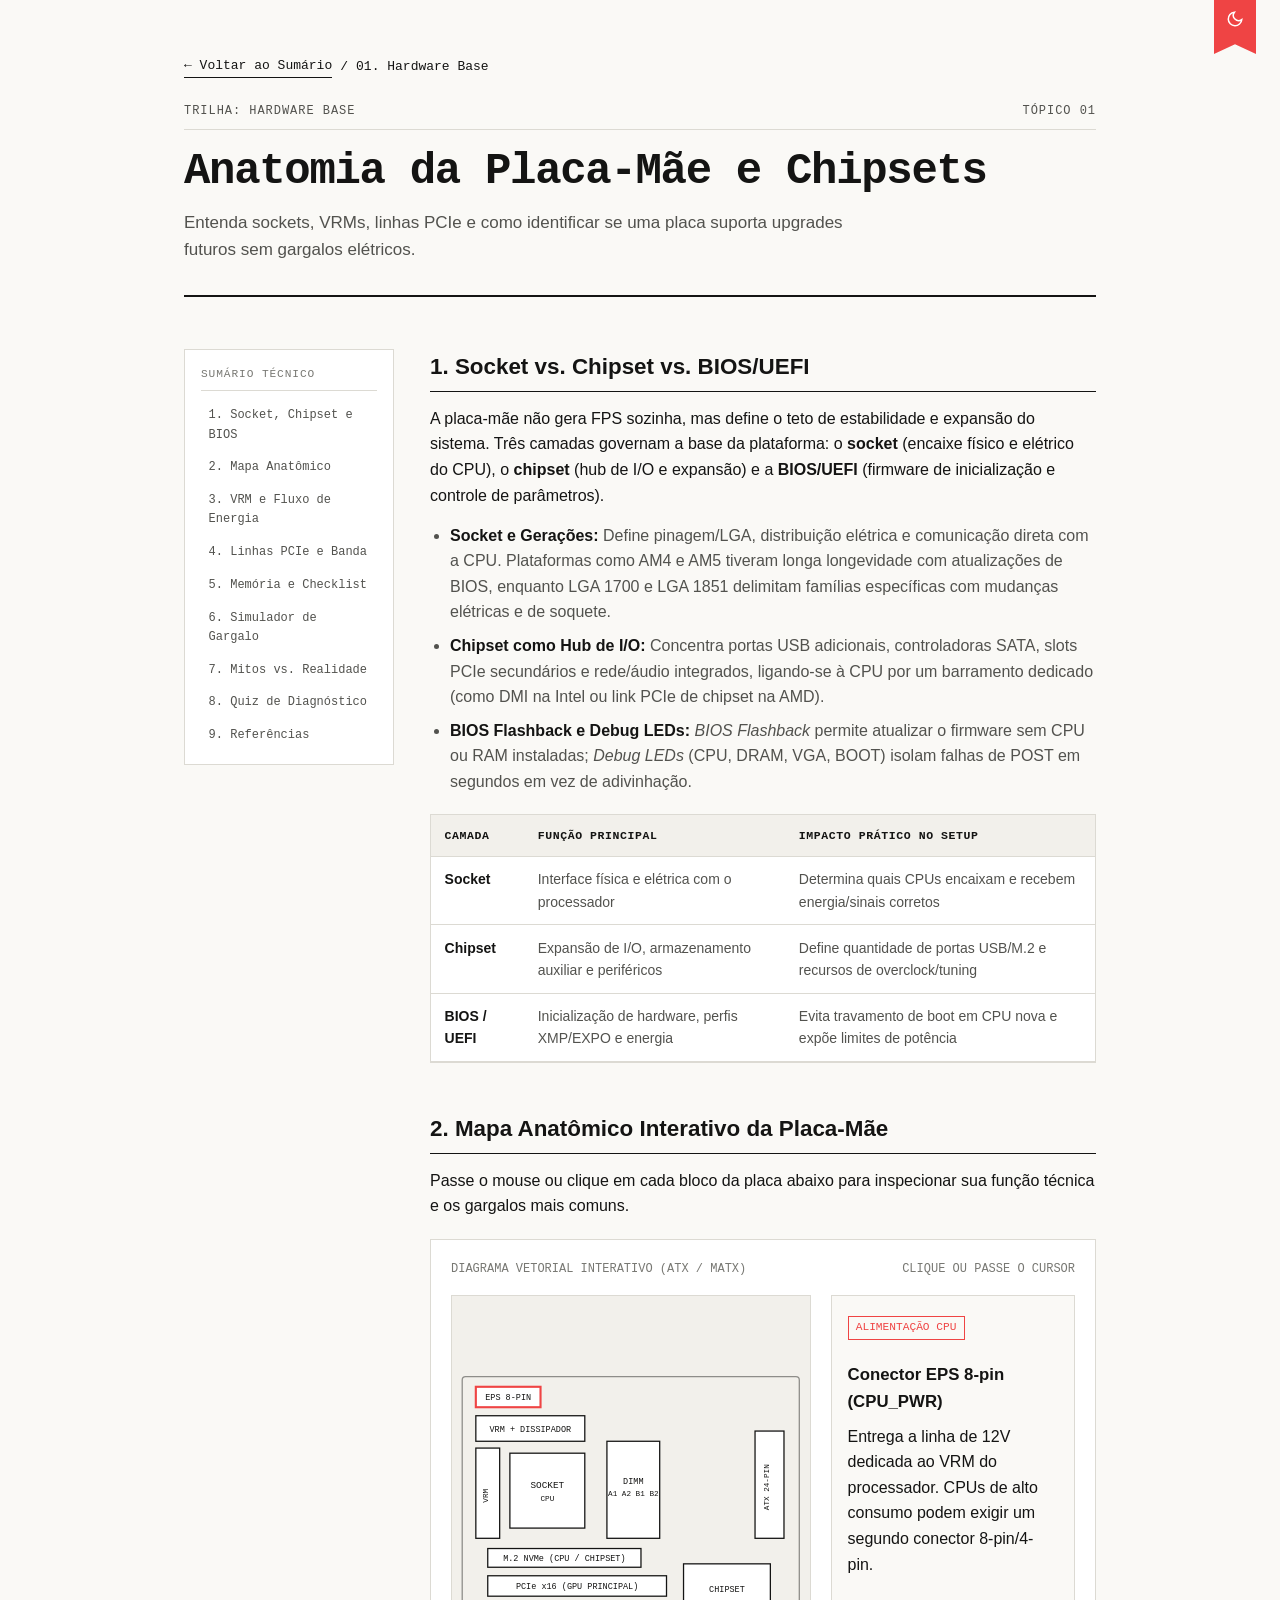
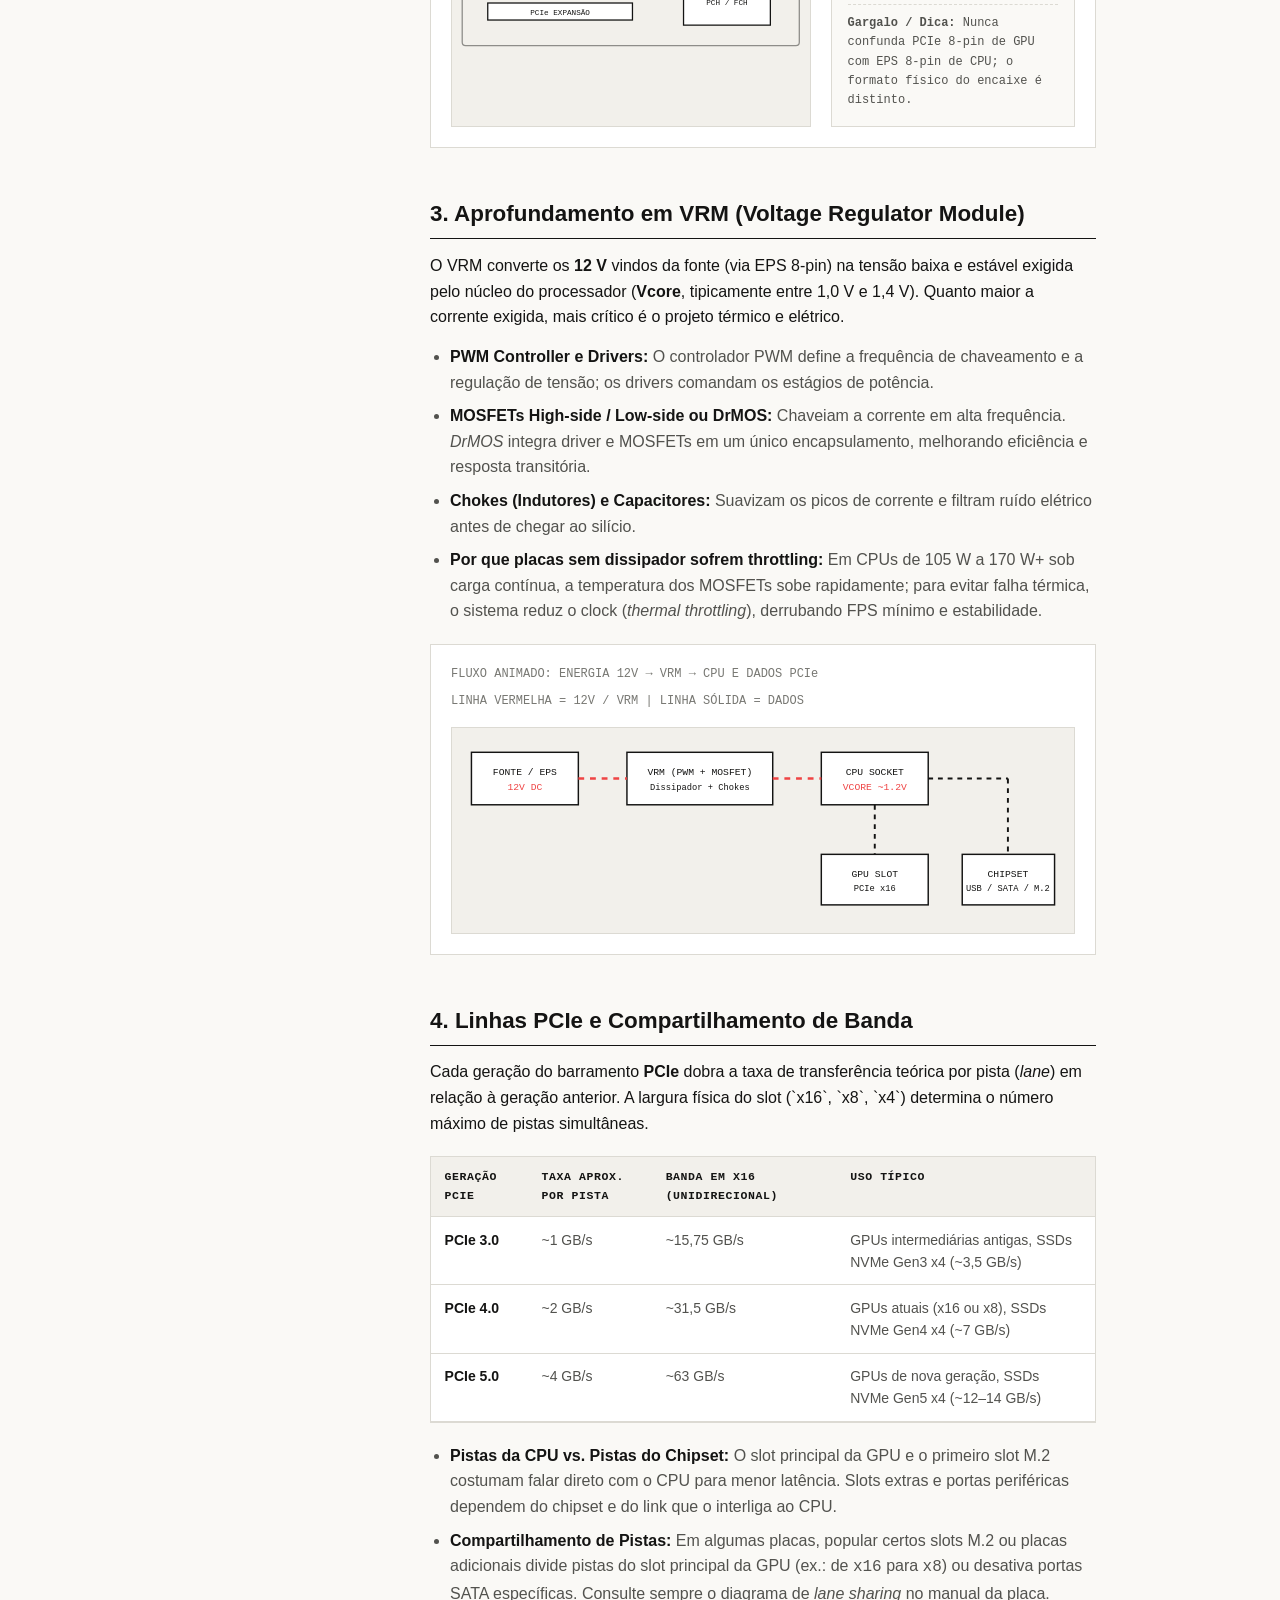
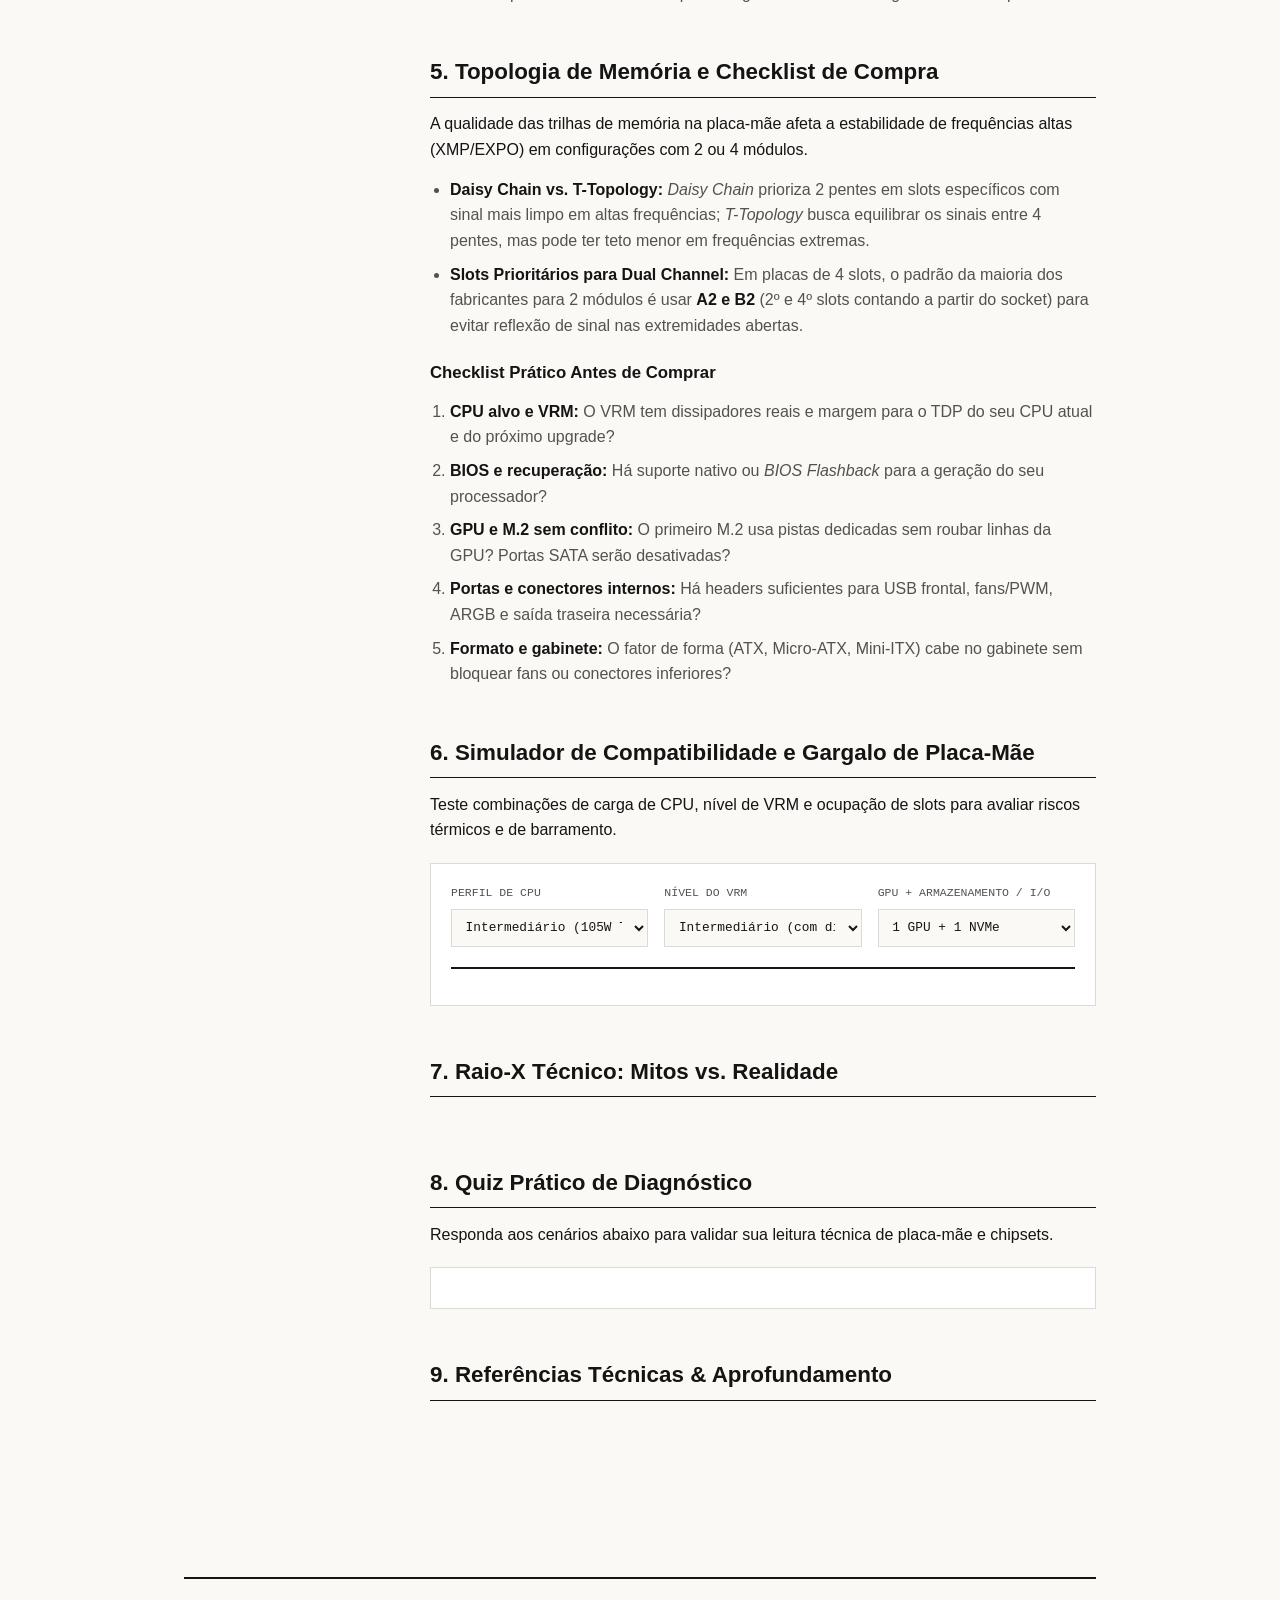
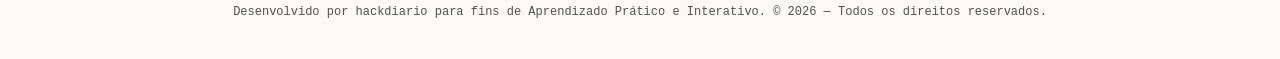
==== topics/placa-mae/index.html @ 237d966d "Update and rename index.html to index.html" ====
<!DOCTYPE html>
<html lang="pt-BR">
<head>
  <meta charset="UTF-8">
  <meta name="viewport" content="width=device-width, initial-scale=1.0">
  <title>01 — Anatomia da Placa-Mãe e Chipsets | guia-do-gamer-raiz</title>
  <link rel="stylesheet" href="../../assets/css/style.css">
  <script>
    (function() {
      const savedTheme = localStorage.getItem('ggr-theme') ||
        (window.matchMedia('(prefers-color-scheme: dark)').matches ? 'dark' : 'light');
      document.documentElement.setAttribute('data-theme', savedTheme);
    })();
  </script>
  <style>
    .topic-layout {
      display: grid;
      grid-template-columns: 210px 1fr;
      gap: 2.25rem;
      align-items: start;
      padding: 1.25rem 0 3rem;
    }

    .anchor-nav {
      position: sticky;
      top: 1.5rem;
      border: 1px solid var(--border-color);
      background-color: var(--bg-surface);
      padding: 1rem;
    }

    .anchor-nav-title {
      font-family: var(--font-mono);
      font-size: 0.7rem;
      text-transform: uppercase;
      letter-spacing: 0.08em;
      color: var(--text-muted);
      margin-bottom: 0.75rem;
      padding-bottom: 0.4rem;
      border-bottom: 1px solid var(--border-color);
    }

    .anchor-nav ul {
      list-style: none;
      display: flex;
      flex-direction: column;
      gap: 0.45rem;
    }

    .anchor-nav a {
      font-family: var(--font-mono);
      font-size: 0.75rem;
      color: var(--text-secondary);
      text-decoration: none;
      display: block;
      padding: 0.2rem 0.35rem;
      border-left: 2px solid transparent;
      transition: all var(--transition-fast);
    }

    .anchor-nav a:hover,
    .anchor-nav a.is-active {
      color: var(--accent-red);
      border-left-color: var(--accent-red);
      background-color: var(--bg-subtle);
    }

    .topic-main section {
      margin-bottom: 3rem;
      scroll-margin-top: 1.5rem;
    }

    .topic-main h2 {
      font-size: 1.4rem;
      font-weight: 700;
      margin-bottom: 0.85rem;
      padding-bottom: 0.4rem;
      border-bottom: 1px solid var(--border-strong);
    }

    .topic-main h3 {
      font-size: 1.05rem;
      font-weight: 700;
      margin: 1.35rem 0 0.5rem;
    }

    .topic-main p {
      margin-bottom: 0.9rem;
      color: var(--text-primary);
    }

    .tech-list {
      margin: 0.75rem 0 1.25rem 1.25rem;
      display: flex;
      flex-direction: column;
      gap: 0.5rem;
    }

    .tech-list li {
      color: var(--text-secondary);
    }

    .tech-list strong {
      color: var(--text-primary);
    }

    .spec-table-wrap {
      overflow-x: auto;
      margin: 1.25rem 0;
      border: 1px solid var(--border-color);
      background-color: var(--bg-surface);
    }

    .spec-table {
      width: 100%;
      border-collapse: collapse;
      font-size: 0.875rem;
    }

    .spec-table th,
    .spec-table td {
      padding: 0.7rem 0.85rem;
      text-align: left;
      border-bottom: 1px solid var(--border-color);
      vertical-align: top;
    }

    .spec-table th {
      font-family: var(--font-mono);
      font-size: 0.72rem;
      text-transform: uppercase;
      letter-spacing: 0.05em;
      background-color: var(--bg-subtle);
      color: var(--text-primary);
    }

    .spec-table td {
      color: var(--text-secondary);
    }

    .spec-table td strong {
      color: var(--text-primary);
    }

    /* Diagramas Interativos */
    .diagram-panel {
      border: 1px solid var(--border-color);
      background-color: var(--bg-surface);
      padding: 1.25rem;
      margin: 1.25rem 0;
    }

    .diagram-header {
      display: flex;
      justify-content: space-between;
      align-items: center;
      flex-wrap: wrap;
      gap: 0.5rem;
      margin-bottom: 1rem;
      font-family: var(--font-mono);
      font-size: 0.75rem;
      color: var(--text-muted);
    }

    .mobo-grid {
      display: grid;
      grid-template-columns: 1.25fr 0.85fr;
      gap: 1.25rem;
      align-items: stretch;
    }

    .mobo-svg {
      width: 100%;
      height: auto;
      display: block;
      border: 1px solid var(--border-color);
      background-color: var(--bg-subtle);
    }

    .mobo-zone {
      cursor: pointer;
      transition: fill var(--transition-fast), stroke var(--transition-fast), opacity var(--transition-fast);
    }

    .mobo-zone:hover,
    .mobo-zone.is-selected {
      stroke: var(--accent-red);
      stroke-width: 2.5;
    }

    .mobo-inspector {
      border: 1px solid var(--border-color);
      background-color: var(--bg-page);
      padding: 1rem;
      display: flex;
      flex-direction: column;
      justify-content: space-between;
      gap: 0.75rem;
    }

    .inspector-badge {
      display: inline-block;
      font-family: var(--font-mono);
      font-size: 0.7rem;
      text-transform: uppercase;
      color: var(--accent-red);
      border: 1px solid var(--accent-red);
      padding: 0.15rem 0.45rem;
      width: fit-content;
    }

    .inspector-title {
      font-size: 1.05rem;
      font-weight: 700;
    }

    .inspector-meta {
      font-family: var(--font-mono);
      font-size: 0.75rem;
      color: var(--text-secondary);
      border-top: 1px dashed var(--border-color);
      padding-top: 0.6rem;
    }

    /* Animação de Fluxo */
    .flow-svg {
      width: 100%;
      height: auto;
      display: block;
      border: 1px solid var(--border-color);
      background-color: var(--bg-subtle);
    }

    .flow-line-power {
      stroke: var(--accent-red);
      stroke-width: 2.5;
      stroke-dasharray: 6 6;
      fill: none;
      animation: dashFlow 1.2s linear infinite;
    }

    .flow-line-data {
      stroke: var(--text-primary);
      stroke-width: 2;
      stroke-dasharray: 5 5;
      fill: none;
      animation: dashFlow 1.8s linear infinite;
    }

    @keyframes dashFlow {
      to {
        stroke-dashoffset: -24;
      }
    }

    /* Simulador */
    .sim-box {
      border: 1px solid var(--border-color);
      background-color: var(--bg-surface);
      padding: 1.25rem;
      margin: 1.25rem 0;
    }

    .sim-controls {
      display: grid;
      grid-template-columns: repeat(3, 1fr);
      gap: 1rem;
      margin-bottom: 1.25rem;
    }

    .sim-field label {
      display: block;
      font-family: var(--font-mono);
      font-size: 0.72rem;
      text-transform: uppercase;
      color: var(--text-secondary);
      margin-bottom: 0.4rem;
    }

    .sim-field select {
      width: 100%;
      padding: 0.6rem;
      font-family: var(--font-mono);
      font-size: 0.8rem;
      color: var(--text-primary);
      background-color: var(--bg-page);
      border: 1px solid var(--border-color);
    }

    .sim-result {
      border-top: 2px solid var(--border-strong);
      padding-top: 1rem;
      display: grid;
      gap: 0.6rem;
    }

    .sim-metric {
      display: flex;
      justify-content: space-between;
      gap: 1rem;
      font-size: 0.875rem;
      padding-bottom: 0.45rem;
      border-bottom: 1px solid var(--border-color);
    }

    .sim-metric strong {
      font-family: var(--font-mono);
      font-size: 0.78rem;
    }

    .status-alert {
      color: var(--accent-red);
      font-weight: 700;
    }

    /* Cards Expansíveis (Raio-X Técnico) */
    .xray-list {
      display: flex;
      flex-direction: column;
      gap: 0.75rem;
      margin: 1.25rem 0;
    }

    .xray-card {
      border: 1px solid var(--border-color);
      background-color: var(--bg-surface);
    }

    .xray-trigger {
      width: 100%;
      text-align: left;
      background: none;
      border: none;
      color: var(--text-primary);
      padding: 0.9rem 1rem;
      font-family: var(--font-sans);
      font-size: 0.95rem;
      font-weight: 700;
      cursor: pointer;
      display: flex;
      justify-content: space-between;
      align-items: center;
      gap: 1rem;
    }

    .xray-trigger:hover {
      background-color: var(--bg-subtle);
    }

    .xray-indicator {
      font-family: var(--font-mono);
      color: var(--accent-red);
      font-size: 1rem;
      flex-shrink: 0;
    }

    .xray-body {
      display: none;
      padding: 0 1rem 1rem;
      border-top: 1px solid var(--border-color);
      font-size: 0.9rem;
      color: var(--text-secondary);
    }

    .xray-card.is-open .xray-body {
      display: block;
      padding-top: 0.85rem;
    }

    /* Quiz */
    .quiz-box {
      border: 1px solid var(--border-color);
      background-color: var(--bg-surface);
      padding: 1.25rem;
      margin: 1.25rem 0;
    }

    .quiz-question {
      margin-bottom: 1.5rem;
      padding-bottom: 1.25rem;
      border-bottom: 1px solid var(--border-color);
    }

    .quiz-q-title {
      font-weight: 700;
      margin-bottom: 0.65rem;
      font-size: 0.95rem;
    }

    .quiz-options {
      display: flex;
      flex-direction: column;
      gap: 0.45rem;
    }

    .quiz-option-btn {
      text-align: left;
      padding: 0.6rem 0.8rem;
      font-family: var(--font-mono);
      font-size: 0.78rem;
      color: var(--text-primary);
      background-color: var(--bg-page);
      border: 1px solid var(--border-color);
      cursor: pointer;
      transition: all var(--transition-fast);
    }

    .quiz-option-btn:hover:not(:disabled) {
      border-color: var(--accent-red);
    }

    .quiz-option-btn.is-correct {
      border-color: var(--border-strong);
      background-color: var(--bg-subtle);
      font-weight: 700;
    }

    .quiz-option-btn.is-wrong {
      border-color: var(--accent-red);
      color: var(--accent-red);
    }

    .quiz-feedback {
      margin-top: 0.6rem;
      font-size: 0.85rem;
      color: var(--text-secondary);
      padding: 0.6rem 0.75rem;
      background-color: var(--bg-subtle);
      border-left: 2px solid var(--accent-red);
    }

    .btn-primary-red {
      font-family: var(--font-mono);
      font-size: 0.78rem;
      font-weight: 600;
      padding: 0.65rem 1.1rem;
      background-color: var(--accent-red);
      color: var(--text-on-accent);
      border: none;
      cursor: pointer;
    }

    .btn-primary-red:hover {
      background-color: var(--accent-red-hover);
    }

    .quiz-score {
      margin-top: 1rem;
      font-family: var(--font-mono);
      font-size: 0.85rem;
      font-weight: 700;
    }

    /* Referências */
    .ref-grid {
      display: grid;
      grid-template-columns: repeat(auto-fit, minmax(260px, 1fr));
      gap: 1rem;
      margin-top: 1rem;
    }

    .ref-card {
      border: 1px solid var(--border-color);
      background-color: var(--bg-surface);
      padding: 1rem;
    }

    .ref-card h3 {
      font-family: var(--font-mono);
      font-size: 0.8rem;
      text-transform: uppercase;
      color: var(--accent-red);
      margin-bottom: 0.65rem;
    }

    .ref-card ul {
      list-style: none;
      display: flex;
      flex-direction: column;
      gap: 0.55rem;
      font-size: 0.85rem;
    }

    .ref-card a {
      color: var(--text-primary);
      font-weight: 600;
      text-decoration: none;
      border-bottom: 1px solid var(--border-color);
    }

    .ref-card a:hover {
      color: var(--accent-red);
      border-bottom-color: var(--accent-red);
    }

    .ref-card span {
      display: block;
      color: var(--text-secondary);
      font-size: 0.8rem;
      margin-top: 0.15rem;
    }

    @media (max-width: 820px) {
      .topic-layout {
        grid-template-columns: 1fr;
      }

      .anchor-nav {
        position: static;
      }

      .mobo-grid,
      .sim-controls {
        grid-template-columns: 1fr;
      }
    }
  </style>
</head>
<body>
  <button id="theme-toggle" class="bookmark-toggle" type="button" aria-label="Alternar tema claro/escuro" title="Alternar tema">
    <svg class="icon-sun" width="18" height="18" viewBox="0 0 24 24" fill="none" stroke="currentColor" stroke-width="2">
      <circle cx="12" cy="12" r="5"></circle>
      <line x1="12" y1="1" x2="12" y2="3"></line>
      <line x1="12" y1="21" x2="12" y2="23"></line>
      <line x1="4.22" y1="4.22" x2="5.64" y2="5.64"></line>
      <line x1="18.36" y1="18.36" x2="19.78" y2="19.78"></line>
      <line x1="1" y1="12" x2="3" y2="12"></line>
      <line x1="21" y1="12" x2="23" y2="12"></line>
      <line x1="4.22" y1="19.78" x2="5.64" y2="18.36"></line>
      <line x1="18.36" y1="5.64" x2="19.78" y2="4.22"></line>
    </svg>
    <svg class="icon-moon" width="18" height="18" viewBox="0 0 24 24" fill="none" stroke="currentColor" stroke-width="2">
      <path d="M21 12.79A9 9 0 1 1 11.21 3 7 7 0 0 0 21 12.79z"></path>
    </svg>
  </button>

  <div class="container">
    <nav class="breadcrumb" aria-label="Navegação estrutural">
      <a href="../../index.html">&larr; Voltar ao Sumário</a>
      <span>/</span>
      <span>01. Hardware Base</span>
    </nav>

    <header class="editorial-header">
      <div class="meta-bar">
        <span>TRILHA: HARDWARE BASE</span>
        <span>TÓPICO 01</span>
      </div>
      <h1 class="site-title">Anatomia da Placa-Mãe e Chipsets</h1>
      <p class="site-subtitle">
        Entenda sockets, VRMs, linhas PCIe e como identificar se uma placa suporta upgrades futuros sem gargalos elétricos.
      </p>
    </header>

    <div class="topic-layout">
      <aside class="anchor-nav" aria-label="Índice da seção">
        <div class="anchor-nav-title">Sumário Técnico</div>
        <ul id="anchor-list">
          <li><a href="#sec-fundamentos">1. Socket, Chipset e BIOS</a></li>
          <li><a href="#sec-mapa">2. Mapa Anatômico</a></li>
          <li><a href="#sec-vrm">3. VRM e Fluxo de Energia</a></li>
          <li><a href="#sec-pcie">4. Linhas PCIe e Banda</a></li>
          <li><a href="#sec-ram-checklist">5. Memória e Checklist</a></li>
          <li><a href="#sec-simulador">6. Simulador de Gargalo</a></li>
          <li><a href="#sec-raiox">7. Mitos vs. Realidade</a></li>
          <li><a href="#sec-quiz">8. Quiz de Diagnóstico</a></li>
          <li><a href="#sec-referencias">9. Referências</a></li>
        </ul>
      </aside>

      <main class="topic-main">
        <section id="sec-fundamentos">
          <h2>1. Socket vs. Chipset vs. BIOS/UEFI</h2>
          <p>
            A placa-mãe não gera FPS sozinha, mas define o teto de estabilidade e expansão do sistema. Três camadas governam a base da plataforma: o <strong>socket</strong> (encaixe físico e elétrico do CPU), o <strong>chipset</strong> (hub de I/O e expansão) e a <strong>BIOS/UEFI</strong> (firmware de inicialização e controle de parâmetros).
          </p>

          <ul class="tech-list">
            <li><strong>Socket e Gerações:</strong> Define pinagem/LGA, distribuição elétrica e comunicação direta com a CPU. Plataformas como AM4 e AM5 tiveram longa longevidade com atualizações de BIOS, enquanto LGA 1700 e LGA 1851 delimitam famílias específicas com mudanças elétricas e de soquete.</li>
            <li><strong>Chipset como Hub de I/O:</strong> Concentra portas USB adicionais, controladoras SATA, slots PCIe secundários e rede/áudio integrados, ligando-se à CPU por um barramento dedicado (como DMI na Intel ou link PCIe de chipset na AMD).</li>
            <li><strong>BIOS Flashback e Debug LEDs:</strong> <em>BIOS Flashback</em> permite atualizar o firmware sem CPU ou RAM instaladas; <em>Debug LEDs</em> (CPU, DRAM, VGA, BOOT) isolam falhas de POST em segundos em vez de adivinhação.</li>
          </ul>

          <div class="spec-table-wrap">
            <table class="spec-table">
              <thead>
                <tr>
                  <th>Camada</th>
                  <th>Função Principal</th>
                  <th>Impacto Prático no Setup</th>
                </tr>
              </thead>
              <tbody>
                <tr>
                  <td><strong>Socket</strong></td>
                  <td>Interface física e elétrica com o processador</td>
                  <td>Determina quais CPUs encaixam e recebem energia/sinais corretos</td>
                </tr>
                <tr>
                  <td><strong>Chipset</strong></td>
                  <td>Expansão de I/O, armazenamento auxiliar e periféricos</td>
                  <td>Define quantidade de portas USB/M.2 e recursos de overclock/tuning</td>
                </tr>
                <tr>
                  <td><strong>BIOS / UEFI</strong></td>
                  <td>Inicialização de hardware, perfis XMP/EXPO e energia</td>
                  <td>Evita travamento de boot em CPU nova e expõe limites de potência</td>
                </tr>
              </tbody>
            </table>
          </div>
        </section>

        <section id="sec-mapa">
          <h2>2. Mapa Anatômico Interativo da Placa-Mãe</h2>
          <p>
            Passe o mouse ou clique em cada bloco da placa abaixo para inspecionar sua função técnica e os gargalos mais comuns.
          </p>

          <div class="diagram-panel">
            <div class="diagram-header">
              <span>DIAGRAMA VETORIAL INTERATIVO (ATX / MATX)</span>
              <span>CLIQUE OU PASSE O CURSOR</span>
            </div>
            <div class="mobo-grid">
              <svg id="mobo-svg" class="mobo-svg" viewBox="0 0 420 340" role="img" aria-label="Mapa interativo dos componentes de uma placa-mãe">
                <rect x="12" y="12" width="396" height="316" rx="4" fill="none" stroke="currentColor" stroke-width="1.5" opacity="0.45"></rect>

                <!-- EPS 8-pin -->
                <rect class="mobo-zone is-selected" data-zone="eps" x="28" y="24" width="76" height="24" fill="var(--bg-surface)" stroke="currentColor" stroke-width="1.5"></rect>
                <text x="66" y="40" text-anchor="middle" font-family="monospace" font-size="10" fill="currentColor">EPS 8-PIN</text>

                <!-- VRM + Heatsink -->
                <rect class="mobo-zone" data-zone="vrm" x="28" y="58" width="128" height="30" fill="var(--bg-surface)" stroke="currentColor" stroke-width="1.5"></rect>
                <text x="92" y="77" text-anchor="middle" font-family="monospace" font-size="10" fill="currentColor">VRM + DISSIPADOR</text>

                <rect class="mobo-zone" data-zone="vrm" x="28" y="96" width="28" height="106" fill="var(--bg-surface)" stroke="currentColor" stroke-width="1.5"></rect>
                <text x="42" y="152" text-anchor="middle" font-family="monospace" font-size="9" fill="currentColor" transform="rotate(-90 42 152)">VRM</text>

                <!-- Socket CPU -->
                <rect class="mobo-zone" data-zone="socket" x="68" y="102" width="88" height="88" fill="var(--bg-surface)" stroke="currentColor" stroke-width="1.5"></rect>
                <text x="112" y="143" text-anchor="middle" font-family="monospace" font-size="11" fill="currentColor">SOCKET</text>
                <text x="112" y="158" text-anchor="middle" font-family="monospace" font-size="9" fill="currentColor">CPU</text>

                <!-- RAM Slots -->
                <rect class="mobo-zone" data-zone="ram" x="182" y="88" width="62" height="114" fill="var(--bg-surface)" stroke="currentColor" stroke-width="1.5"></rect>
                <text x="213" y="138" text-anchor="middle" font-family="monospace" font-size="10" fill="currentColor">DIMM</text>
                <text x="213" y="152" text-anchor="middle" font-family="monospace" font-size="9" fill="currentColor">A1 A2 B1 B2</text>

                <!-- ATX 24-pin -->
                <rect class="mobo-zone" data-zone="atx" x="356" y="76" width="34" height="126" fill="var(--bg-surface)" stroke="currentColor" stroke-width="1.5"></rect>
                <text x="373" y="142" text-anchor="middle" font-family="monospace" font-size="9" fill="currentColor" transform="rotate(-90 373 142)">ATX 24-PIN</text>

                <!-- M.2 Slots -->
                <rect class="mobo-zone" data-zone="m2" x="42" y="214" width="180" height="22" fill="var(--bg-surface)" stroke="currentColor" stroke-width="1.5"></rect>
                <text x="132" y="229" text-anchor="middle" font-family="monospace" font-size="10" fill="currentColor">M.2 NVMe (CPU / CHIPSET)</text>

                <!-- PCIe x16 -->
                <rect class="mobo-zone" data-zone="pcie" x="42" y="246" width="210" height="24" fill="var(--bg-surface)" stroke="currentColor" stroke-width="1.5"></rect>
                <text x="147" y="262" text-anchor="middle" font-family="monospace" font-size="10" fill="currentColor">PCIe x16 (GPU PRINCIPAL)</text>

                <rect class="mobo-zone" data-zone="pcie" x="42" y="278" width="170" height="20" fill="var(--bg-surface)" stroke="currentColor" stroke-width="1.5"></rect>
                <text x="127" y="292" text-anchor="middle" font-family="monospace" font-size="9" fill="currentColor">PCIe EXPANSÃO</text>

                <!-- Chipset -->
                <rect class="mobo-zone" data-zone="chipset" x="272" y="232" width="102" height="72" fill="var(--bg-surface)" stroke="currentColor" stroke-width="1.5"></rect>
                <text x="323" y="265" text-anchor="middle" font-family="monospace" font-size="10" fill="currentColor">CHIPSET</text>
                <text x="323" y="280" text-anchor="middle" font-family="monospace" font-size="9" fill="currentColor">PCH / FCH</text>
              </svg>

              <div id="mobo-inspector" class="mobo-inspector" aria-live="polite">
                <div>
                  <span id="inspector-badge" class="inspector-badge">ALIMENTAÇÃO CPU</span>
                  <h3 id="inspector-title" class="inspector-title">Conector EPS 8-pin (CPU_PWR)</h3>
                  <p id="inspector-desc">Entrega a linha de 12V dedicada ao VRM do processador. CPUs de alto consumo podem exigir um segundo conector 8-pin/4-pin.</p>
                </div>
                <div id="inspector-meta" class="inspector-meta">
                  <strong>Gargalo / Dica:</strong> Nunca confunda PCIe 8-pin de GPU com EPS 8-pin de CPU; o formato físico do encaixe é distinto.
                </div>
              </div>
            </div>
          </div>
        </section>

        <section id="sec-vrm">
          <h2>3. Aprofundamento em VRM (Voltage Regulator Module)</h2>
          <p>
            O VRM converte os <strong>12 V</strong> vindos da fonte (via EPS 8-pin) na tensão baixa e estável exigida pelo núcleo do processador (<strong>Vcore</strong>, tipicamente entre 1,0 V e 1,4 V). Quanto maior a corrente exigida, mais crítico é o projeto térmico e elétrico.
          </p>

          <ul class="tech-list">
            <li><strong>PWM Controller e Drivers:</strong> O controlador PWM define a frequência de chaveamento e a regulação de tensão; os drivers comandam os estágios de potência.</li>
            <li><strong>MOSFETs High-side / Low-side ou DrMOS:</strong> Chaveiam a corrente em alta frequência. <em>DrMOS</em> integra driver e MOSFETs em um único encapsulamento, melhorando eficiência e resposta transitória.</li>
            <li><strong>Chokes (Indutores) e Capacitores:</strong> Suavizam os picos de corrente e filtram ruído elétrico antes de chegar ao silício.</li>
            <li><strong>Por que placas sem dissipador sofrem throttling:</strong> Em CPUs de 105 W a 170 W+ sob carga contínua, a temperatura dos MOSFETs sobe rapidamente; para evitar falha térmica, o sistema reduz o clock (<em>thermal throttling</em>), derrubando FPS mínimo e estabilidade.</li>
          </ul>

          <div class="diagram-panel">
            <div class="diagram-header">
              <span>FLUXO ANIMADO: ENERGIA 12V &rarr; VRM &rarr; CPU E DADOS PCIe</span>
              <span>LINHA VERMELHA = 12V / VRM | LINHA SÓLIDA = DADOS</span>
            </div>
            <svg class="flow-svg" viewBox="0 0 640 210" role="img" aria-label="Fluxo de energia do VRM para a CPU e fluxo de dados PCIe">
              <!-- PSU / 12V -->
              <rect x="20" y="25" width="110" height="54" fill="var(--bg-surface)" stroke="currentColor" stroke-width="1.5"></rect>
              <text x="75" y="48" text-anchor="middle" font-family="monospace" font-size="10" fill="currentColor">FONTE / EPS</text>
              <text x="75" y="64" text-anchor="middle" font-family="monospace" font-size="10" fill="var(--accent-red)">12V DC</text>

              <!-- VRM -->
              <rect x="180" y="25" width="150" height="54" fill="var(--bg-surface)" stroke="currentColor" stroke-width="1.5"></rect>
              <text x="255" y="48" text-anchor="middle" font-family="monospace" font-size="10" fill="currentColor">VRM (PWM + MOSFET)</text>
              <text x="255" y="64" text-anchor="middle" font-family="monospace" font-size="9" fill="currentColor">Dissipador + Chokes</text>

              <!-- CPU -->
              <rect x="380" y="25" width="110" height="54" fill="var(--bg-surface)" stroke="currentColor" stroke-width="1.5"></rect>
              <text x="435" y="48" text-anchor="middle" font-family="monospace" font-size="10" fill="currentColor">CPU SOCKET</text>
              <text x="435" y="64" text-anchor="middle" font-family="monospace" font-size="10" fill="var(--accent-red)">VCORE ~1.2V</text>

              <!-- GPU -->
              <rect x="380" y="130" width="110" height="52" fill="var(--bg-surface)" stroke="currentColor" stroke-width="1.5"></rect>
              <text x="435" y="153" text-anchor="middle" font-family="monospace" font-size="10" fill="currentColor">GPU SLOT</text>
              <text x="435" y="168" text-anchor="middle" font-family="monospace" font-size="9" fill="currentColor">PCIe x16</text>

              <!-- Chipset -->
              <rect x="525" y="130" width="95" height="52" fill="var(--bg-surface)" stroke="currentColor" stroke-width="1.5"></rect>
              <text x="572" y="153" text-anchor="middle" font-family="monospace" font-size="10" fill="currentColor">CHIPSET</text>
              <text x="572" y="168" text-anchor="middle" font-family="monospace" font-size="9" fill="currentColor">USB / SATA / M.2</text>

              <!-- Linhas animadas -->
              <line x1="130" y1="52" x2="180" y2="52" class="flow-line-power"></line>
              <line x1="330" y1="52" x2="380" y2="52" class="flow-line-power"></line>
              <line x1="435" y1="79" x2="435" y2="130" class="flow-line-data"></line>
              <line x1="490" y1="52" x2="572" y2="52" class="flow-line-data"></line>
              <line x1="572" y1="52" x2="572" y2="130" class="flow-line-data"></line>
            </svg>
          </div>
        </section>

        <section id="sec-pcie">
          <h2>4. Linhas PCIe e Compartilhamento de Banda</h2>
          <p>
            Cada geração do barramento <strong>PCIe</strong> dobra a taxa de transferência teórica por pista (<em>lane</em>) em relação à geração anterior. A largura física do slot (`x16`, `x8`, `x4`) determina o número máximo de pistas simultâneas.
          </p>

          <div class="spec-table-wrap">
            <table class="spec-table">
              <thead>
                <tr>
                  <th>Geração PCIe</th>
                  <th>Taxa Aprox. por Pista</th>
                  <th>Banda em x16 (Unidirecional)</th>
                  <th>Uso Típico</th>
                </tr>
              </thead>
              <tbody>
                <tr>
                  <td><strong>PCIe 3.0</strong></td>
                  <td>~1 GB/s</td>
                  <td>~15,75 GB/s</td>
                  <td>GPUs intermediárias antigas, SSDs NVMe Gen3 x4 (~3,5 GB/s)</td>
                </tr>
                <tr>
                  <td><strong>PCIe 4.0</strong></td>
                  <td>~2 GB/s</td>
                  <td>~31,5 GB/s</td>
                  <td>GPUs atuais (x16 ou x8), SSDs NVMe Gen4 x4 (~7 GB/s)</td>
                </tr>
                <tr>
                  <td><strong>PCIe 5.0</strong></td>
                  <td>~4 GB/s</td>
                  <td>~63 GB/s</td>
                  <td>GPUs de nova geração, SSDs NVMe Gen5 x4 (~12–14 GB/s)</td>
                </tr>
              </tbody>
            </table>
          </div>

          <ul class="tech-list">
            <li><strong>Pistas da CPU vs. Pistas do Chipset:</strong> O slot principal da GPU e o primeiro slot M.2 costumam falar direto com o CPU para menor latência. Slots extras e portas periféricas dependem do chipset e do link que o interliga ao CPU.</li>
            <li><strong>Compartilhamento de Pistas:</strong> Em algumas placas, popular certos slots M.2 ou placas adicionais divide pistas do slot principal da GPU (ex.: de <code>x16</code> para <code>x8</code>) ou desativa portas SATA específicas. Consulte sempre o diagrama de <em>lane sharing</em> no manual da placa.</li>
          </ul>
        </section>

        <section id="sec-ram-checklist">
          <h2>5. Topologia de Memória e Checklist de Compra</h2>
          <p>
            A qualidade das trilhas de memória na placa-mãe afeta a estabilidade de frequências altas (XMP/EXPO) em configurações com 2 ou 4 módulos.
          </p>

          <ul class="tech-list">
            <li><strong>Daisy Chain vs. T-Topology:</strong> <em>Daisy Chain</em> prioriza 2 pentes em slots específicos com sinal mais limpo em altas frequências; <em>T-Topology</em> busca equilibrar os sinais entre 4 pentes, mas pode ter teto menor em frequências extremas.</li>
            <li><strong>Slots Prioritários para Dual Channel:</strong> Em placas de 4 slots, o padrão da maioria dos fabricantes para 2 módulos é usar <strong>A2 e B2</strong> (2º e 4º slots contando a partir do socket) para evitar reflexão de sinal nas extremidades abertas.</li>
          </ul>

          <h3>Checklist Prático Antes de Comprar</h3>
          <ol class="tech-list">
            <li><strong>CPU alvo e VRM:</strong> O VRM tem dissipadores reais e margem para o TDP do seu CPU atual e do próximo upgrade?</li>
            <li><strong>BIOS e recuperação:</strong> Há suporte nativo ou <em>BIOS Flashback</em> para a geração do seu processador?</li>
            <li><strong>GPU e M.2 sem conflito:</strong> O primeiro M.2 usa pistas dedicadas sem roubar linhas da GPU? Portas SATA serão desativadas?</li>
            <li><strong>Portas e conectores internos:</strong> Há headers suficientes para USB frontal, fans/PWM, ARGB e saída traseira necessária?</li>
            <li><strong>Formato e gabinete:</strong> O fator de forma (ATX, Micro-ATX, Mini-ITX) cabe no gabinete sem bloquear fans ou conectores inferiores?</li>
          </ol>
        </section>

        <section id="sec-simulador">
          <h2>6. Simulador de Compatibilidade e Gargalo de Placa-Mãe</h2>
          <p>
            Teste combinações de carga de CPU, nível de VRM e ocupação de slots para avaliar riscos térmicos e de barramento.
          </p>

          <div class="sim-box">
            <div class="sim-controls">
              <div class="sim-field">
                <label for="sim-cpu">Perfil de CPU</label>
                <select id="sim-cpu">
                  <option value="65">Entrada (65W TDP)</option>
                  <option value="105" selected>Intermediário (105W TDP)</option>
                  <option value="170">Topo de Linha (170W+ TDP)</option>
                </select>
              </div>

              <div class="sim-field">
                <label for="sim-vrm">Nível do VRM</label>
                <select id="sim-vrm">
                  <option value="basic">Básico (sem dissipador)</option>
                  <option value="mid" selected>Intermediário (com dissipador)</option>
                  <option value="pro">Robusto (DrMOS + heatsinks)</option>
                </select>
              </div>

              <div class="sim-field">
                <label for="sim-io">GPU + Armazenamento / I/O</label>
                <select id="sim-io">
                  <option value="single" selected>1 GPU + 1 NVMe</option>
                  <option value="multi">1 GPU + 3 NVMe + Placa de captura</option>
                </select>
              </div>
            </div>

            <div id="sim-output" class="sim-result" aria-live="polite"></div>
          </div>
        </section>

        <section id="sec-raiox">
          <h2>7. Raio-X Técnico: Mitos vs. Realidade</h2>
          <div id="xray-container" class="xray-list"></div>
        </section>

        <section id="sec-quiz">
          <h2>8. Quiz Prático de Diagnóstico</h2>
          <p>Responda aos cenários abaixo para validar sua leitura técnica de placa-mãe e chipsets.</p>
          <div id="quiz-container" class="quiz-box"></div>
        </section>

        <section id="sec-referencias">
          <h2>9. Referências Técnicas &amp; Aprofundamento</h2>
          <div id="references-container" class="ref-grid"></div>
        </section>
      </main>
    </div>

    <footer class="editorial-footer">
      <p>Desenvolvido por hackdiario para fins de Aprendizado Prático e Interativo. &copy; 2026 — Todos os direitos reservados.</p>
    </footer>
  </div>

  <script src="./assets/scripts/main.js"></script>
</body>
</html>
---- assets/css/style.css ----
:root {
  /* Paleta Editorial - Modo Claro (Papel) */
  --bg-page: #faf9f6;
  --bg-surface: #ffffff;
  --bg-subtle: #f2f0eb;
  --text-primary: #141413;
  --text-secondary: #52524e;
  --text-muted: #787873;
  --border-color: #dcdad3;
  --border-strong: #141413;

  /* Cor Única de Destaque */
  --accent-red: #ef4444;
  --accent-red-hover: #dc2626;
  --bg-bookmark: var(--accent-red);
  --text-on-accent: #ffffff;

  /* Tipografia & Escala */
  --font-sans: -apple-system, BlinkMacSystemFont, "Inter", "Segoe UI", Roboto, sans-serif;
  --font-serif: "Georgia", "Times New Roman", serif;
  --font-mono: ui-monospace, SFMono-Regular, "JetBrains Mono", Menlo, Consolas, monospace;

  --container-width: 960px;
  --radius-sm: 2px;
  --transition-fast: 150ms ease;
}

[data-theme="dark"] {
  /* Paleta Editorial - Modo Escuro (Grafite / Tinta) */
  --bg-page: #121212;
  --bg-surface: #1a1a1a;
  --bg-subtle: #242424;
  --text-primary: #f2f2f0;
  --text-secondary: #a8a8a3;
  --text-muted: #757570;
  --border-color: #2e2e2c;
  --border-strong: #e5e5e2;
  --bg-bookmark: var(--accent-red);
}

/* Reset Minimalista */
*, *::before, *::after {
  box-sizing: border-box;
  margin: 0;
  padding: 0;
}

html {
  font-size: 16px;
  -webkit-font-smoothing: antialiased;
  background-color: var(--bg-page);
  color: var(--text-primary);
  transition: background-color var(--transition-fast), color var(--transition-fast);
}

body {
  font-family: var(--font-sans);
  line-height: 1.6;
  min-height: 100vh;
}

.sr-only {
  position: absolute;
  width: 1px;
  height: 1px;
  overflow: hidden;
  clip: rect(0, 0, 0, 0);
  white-space: nowrap;
}

/* Botão Marcador de Página (Tema) */
.bookmark-toggle {
  position: fixed;
  top: 0;
  right: 1.5rem;
  z-index: 100;
  width: 42px;
  height: 54px;
  background-color: var(--bg-bookmark);
  color: var(--text-on-accent);
  border: none;
  clip-path: polygon(0 0, 100% 0, 100% 100%, 50% 82%, 0 100%);
  cursor: pointer;
  display: flex;
  align-items: flex-start;
  justify-content: center;
  padding-top: 10px;
  transition: transform var(--transition-fast), background-color var(--transition-fast);
}

.bookmark-toggle:hover {
  background-color: var(--accent-red-hover);
  transform: translateY(3px);
}

.bookmark-toggle:focus-visible {
  outline: 2px solid var(--text-primary);
  outline-offset: 2px;
}

[data-theme="light"] .icon-sun,
:root:not([data-theme="dark"]) .icon-sun {
  display: none;
}

[data-theme="dark"] .icon-moon {
  display: none;
}

/* Layout Principal */
.container {
  max-width: var(--container-width);
  margin: 0 auto;
  padding: 3.5rem 1.5rem 2.5rem;
}

/* Cabeçalho Editorial */
.editorial-header {
  border-bottom: 2px solid var(--border-strong);
  padding-bottom: 2rem;
  margin-bottom: 2rem;
}

.meta-bar {
  display: flex;
  justify-content: space-between;
  align-items: center;
  font-family: var(--font-mono);
  font-size: 0.75rem;
  letter-spacing: 0.08em;
  text-transform: uppercase;
  color: var(--text-secondary);
  margin-bottom: 1rem;
  padding-bottom: 0.5rem;
  border-bottom: 1px solid var(--border-color);
}

.site-title {
  font-family: var(--font-mono);
  font-size: clamp(1.75rem, 4vw, 2.75rem);
  font-weight: 700;
  letter-spacing: -0.03em;
  line-height: 1.15;
  margin-bottom: 0.75rem;
}

.site-subtitle {
  font-size: 1.0625rem;
  color: var(--text-secondary);
  max-width: 72ch;
}

/* Navegação Breadcrumb (Usada nas páginas filhas /topics) */
.breadcrumb {
  display: flex;
  align-items: center;
  gap: 0.5rem;
  font-family: var(--font-mono);
  font-size: 0.8125rem;
  margin-bottom: 1.5rem;
}

.breadcrumb a {
  color: var(--text-primary);
  text-decoration: none;
  border-bottom: 1px solid var(--border-strong);
}

.breadcrumb a:hover {
  color: var(--accent-red);
  border-bottom-color: var(--accent-red);
}

/* Controles de Busca e Filtros */
.controls-panel {
  display: flex;
  flex-direction: column;
  gap: 1.25rem;
  margin-bottom: 2.5rem;
  padding: 1.25rem;
  background-color: var(--bg-surface);
  border: 1px solid var(--border-color);
}

.search-box {
  position: relative;
  display: flex;
  align-items: center;
}

.search-box input {
  width: 100%;
  padding: 0.75rem 5rem 0.75rem 0.875rem;
  font-family: var(--font-mono);
  font-size: 0.875rem;
  color: var(--text-primary);
  background-color: var(--bg-page);
  border: 1px solid var(--border-color);
  border-radius: var(--radius-sm);
  transition: border-color var(--transition-fast);
}

.search-box input:focus {
  outline: none;
  border-color: var(--accent-red);
}

.btn-clear {
  position: absolute;
  right: 0.625rem;
  background: none;
  border: none;
  font-family: var(--font-mono);
  font-size: 0.75rem;
  color: var(--accent-red);
  cursor: pointer;
  padding: 0.25rem 0.5rem;
}

.filters-row {
  display: flex;
  flex-wrap: wrap;
  justify-content: space-between;
  gap: 1.25rem;
}

.filter-group {
  display: flex;
  flex-wrap: wrap;
  align-items: center;
  gap: 0.5rem;
}

.filter-label {
  font-family: var(--font-mono);
  font-size: 0.75rem;
  text-transform: uppercase;
  letter-spacing: 0.05em;
  color: var(--text-muted);
  margin-right: 0.25rem;
}

.chip-list {
  display: flex;
  flex-wrap: wrap;
  gap: 0.375rem;
}

.filter-chip {
  font-family: var(--font-mono);
  font-size: 0.75rem;
  padding: 0.35rem 0.75rem;
  background-color: transparent;
  color: var(--text-secondary);
  border: 1px solid var(--border-color);
  border-radius: var(--radius-sm);
  cursor: pointer;
  transition: all var(--transition-fast);
}

.filter-chip:hover {
  border-color: var(--text-primary);
  color: var(--text-primary);
}

.filter-chip.is-active {
  background-color: var(--accent-red);
  border-color: var(--accent-red);
  color: var(--text-on-accent);
  font-weight: 600;
}

/* Sumário / Lista de Tópicos */
.catalog-index {
  display: flex;
  flex-direction: column;
  border-top: 1px solid var(--border-strong);
}

.topic-item {
  display: grid;
  grid-template-columns: 3.5rem 1fr auto;
  gap: 1.25rem;
  align-items: baseline;
  padding: 1.5rem 0.75rem;
  border-bottom: 1px solid var(--border-color);
  text-decoration: none;
  color: inherit;
  transition: background-color var(--transition-fast);
}

a.topic-item:hover {
  background-color: var(--bg-subtle);
}

a.topic-item:hover .topic-title {
  color: var(--accent-red);
}

.topic-item.is-upcoming {
  opacity: 0.65;
  cursor: not-allowed;
}

.topic-number {
  font-family: var(--font-mono);
  font-size: 0.875rem;
  color: var(--text-muted);
}

.topic-body {
  display: flex;
  flex-direction: column;
  gap: 0.375rem;
}

.topic-meta-top {
  display: flex;
  align-items: center;
  gap: 0.75rem;
  font-family: var(--font-mono);
  font-size: 0.7rem;
  text-transform: uppercase;
  letter-spacing: 0.06em;
  color: var(--text-secondary);
}

.topic-title {
  font-size: 1.2rem;
  font-weight: 700;
  line-height: 1.3;
  transition: color var(--transition-fast);
}

.topic-summary {
  font-size: 0.9375rem;
  color: var(--text-secondary);
  max-width: 65ch;
}

.topic-tags {
  display: flex;
  flex-wrap: wrap;
  gap: 0.375rem;
  margin-top: 0.375rem;
}

.tag {
  font-family: var(--font-mono);
  font-size: 0.6875rem;
  padding: 0.15rem 0.45rem;
  background-color: var(--bg-subtle);
  border: 1px solid var(--border-color);
  color: var(--text-secondary);
}

.topic-action {
  font-family: var(--font-mono);
  font-size: 0.75rem;
  white-space: nowrap;
  align-self: center;
}

.badge-published {
  display: inline-flex;
  align-items: center;
  gap: 0.375rem;
  color: var(--text-primary);
  font-weight: 600;
}

.badge-published::before {
  content: "";
  width: 6px;
  height: 6px;
  border-radius: 50%;
  background-color: var(--accent-red);
}

.badge-upcoming {
  color: var(--text-muted);
  border: 1px dashed var(--border-color);
  padding: 0.2rem 0.5rem;
}

.empty-state {
  padding: 3rem 1rem;
  text-align: center;
  font-family: var(--font-mono);
  font-size: 0.875rem;
  color: var(--text-secondary);
  border-bottom: 1px solid var(--border-color);
}

/* Componentes Base para Páginas Filhas (/topics) */
.article-content {
  padding: 1rem 0 3rem;
}

.article-content h2 {
  font-size: 1.375rem;
  margin: 2rem 0 0.75rem;
  padding-bottom: 0.35rem;
  border-bottom: 1px solid var(--border-color);
}

.article-content p {
  margin-bottom: 1rem;
}

.callout-box {
  padding: 1rem 1.25rem;
  margin: 1.5rem 0;
  background-color: var(--bg-surface);
  border-left: 3px solid var(--accent-red);
  border-top: 1px solid var(--border-color);
  border-right: 1px solid var(--border-color);
  border-bottom: 1px solid var(--border-color);
}

/* Rodapé */
.editorial-footer {
  margin-top: 4rem;
  padding-top: 1.5rem;
  border-top: 2px solid var(--border-strong);
  font-family: var(--font-mono);
  font-size: 0.75rem;
  color: var(--text-secondary);
  text-align: center;
}

/* Responsividade */
@media (max-width: 680px) {
  .bookmark-toggle {
    right: 1rem;
    width: 36px;
    height: 46px;
    padding-top: 8px;
  }

  .container {
    padding-top: 3.75rem;
  }

  .topic-item {
    grid-template-columns: 1fr;
    gap: 0.5rem;
    padding: 1.25rem 0.25rem;
  }

  .topic-action {
    align-self: flex-start;
    margin-top: 0.5rem;
  }
}
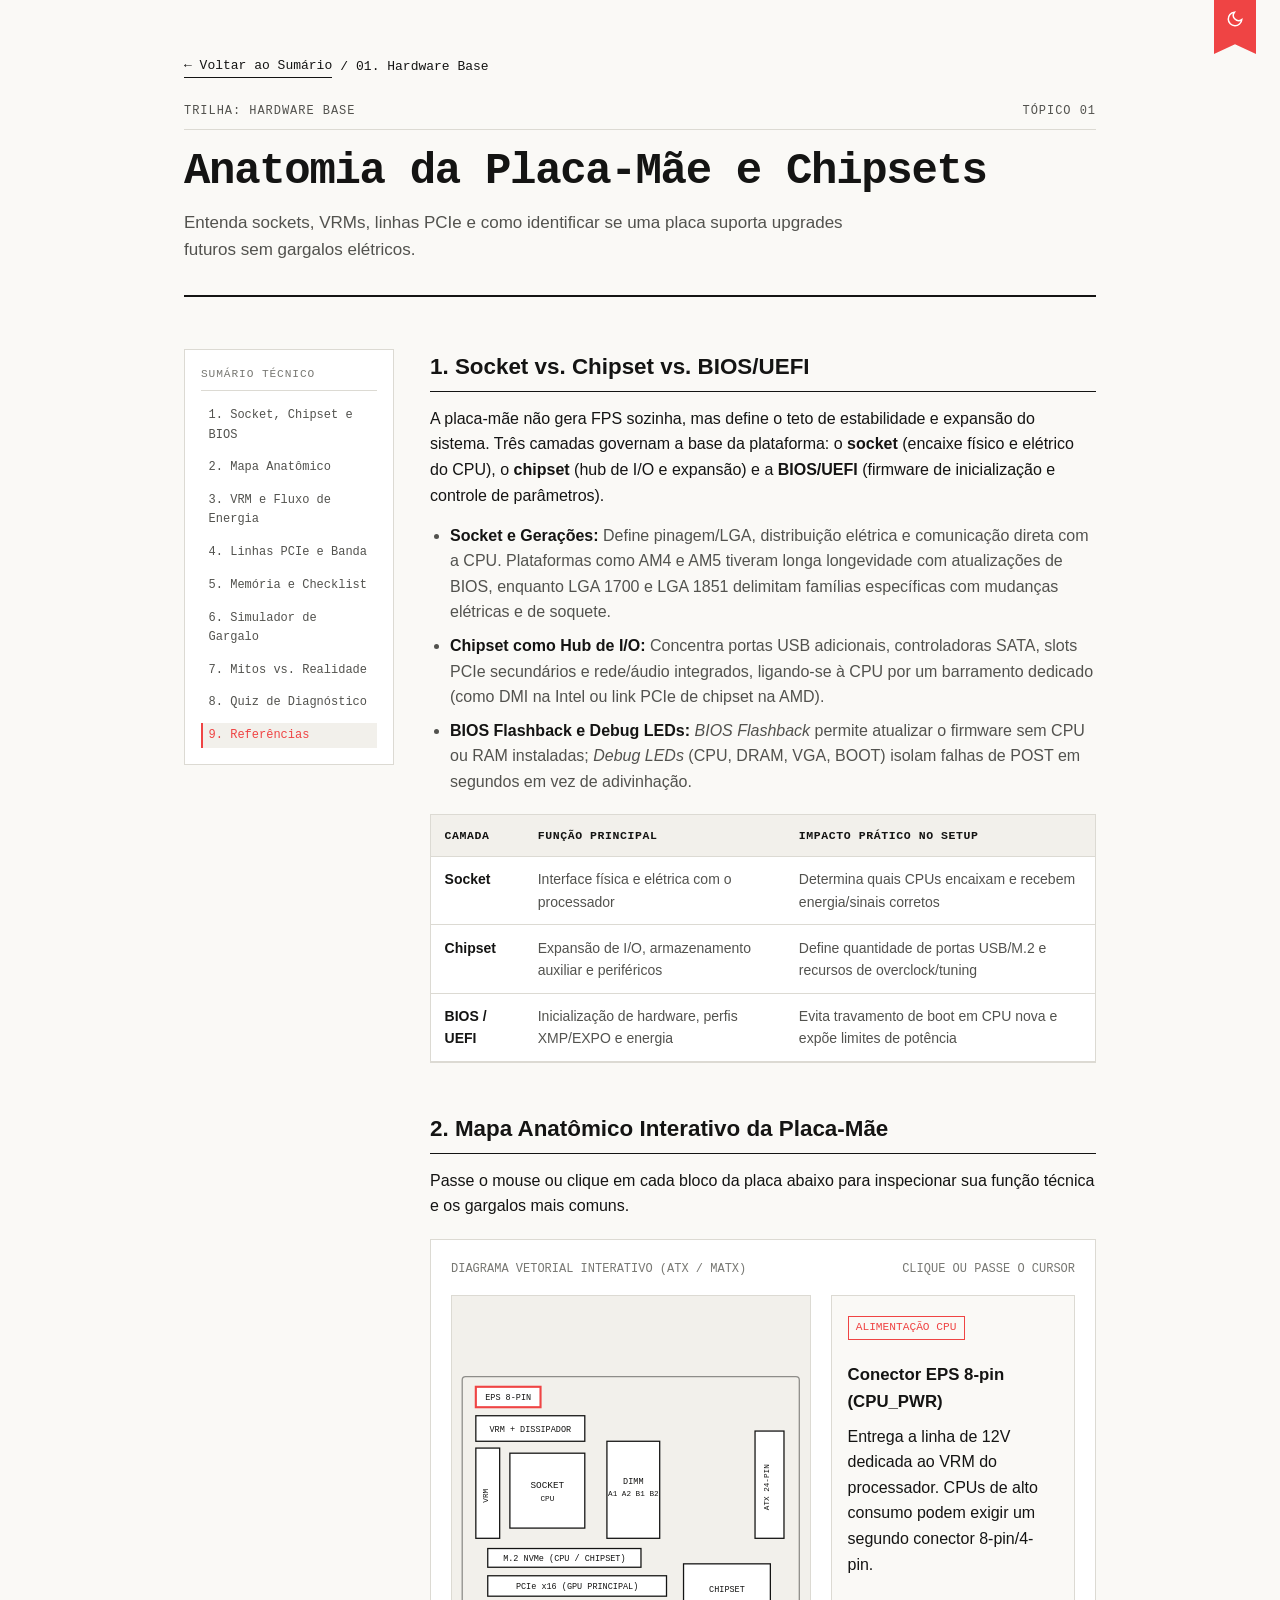
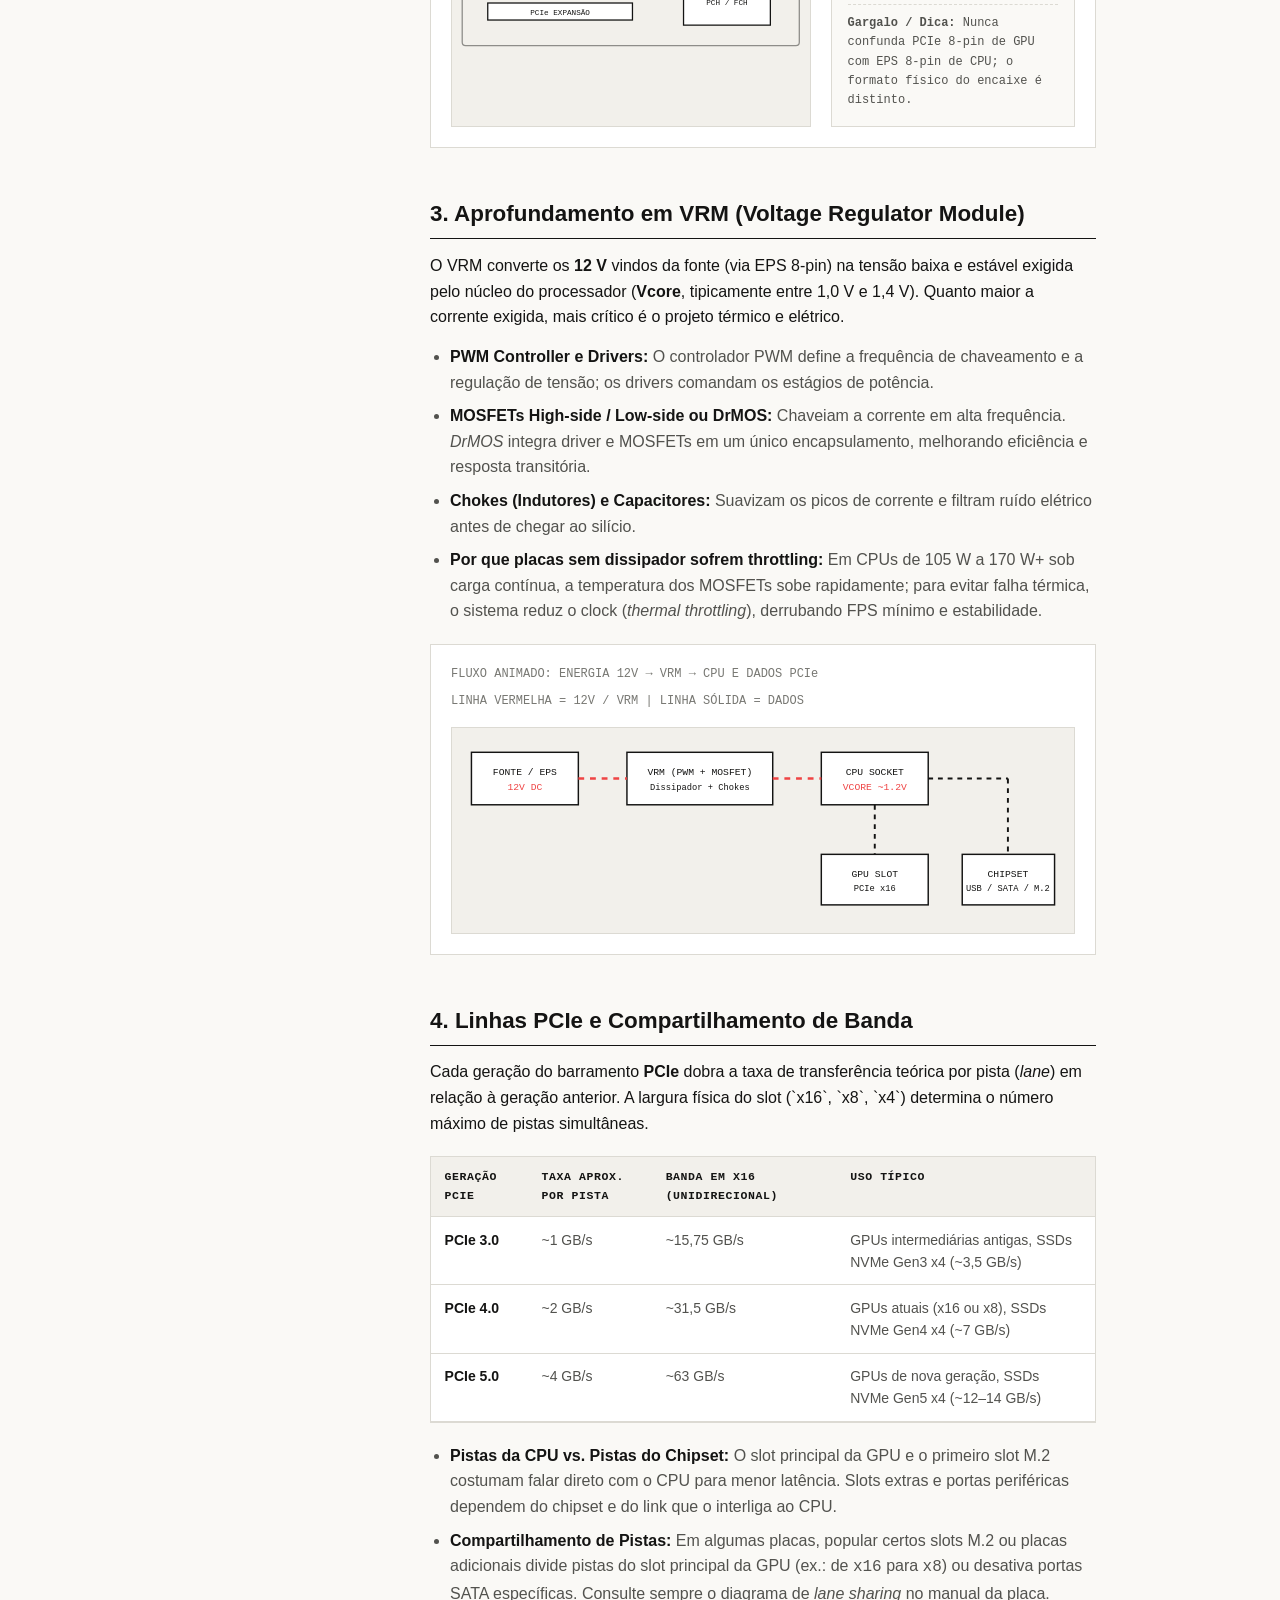
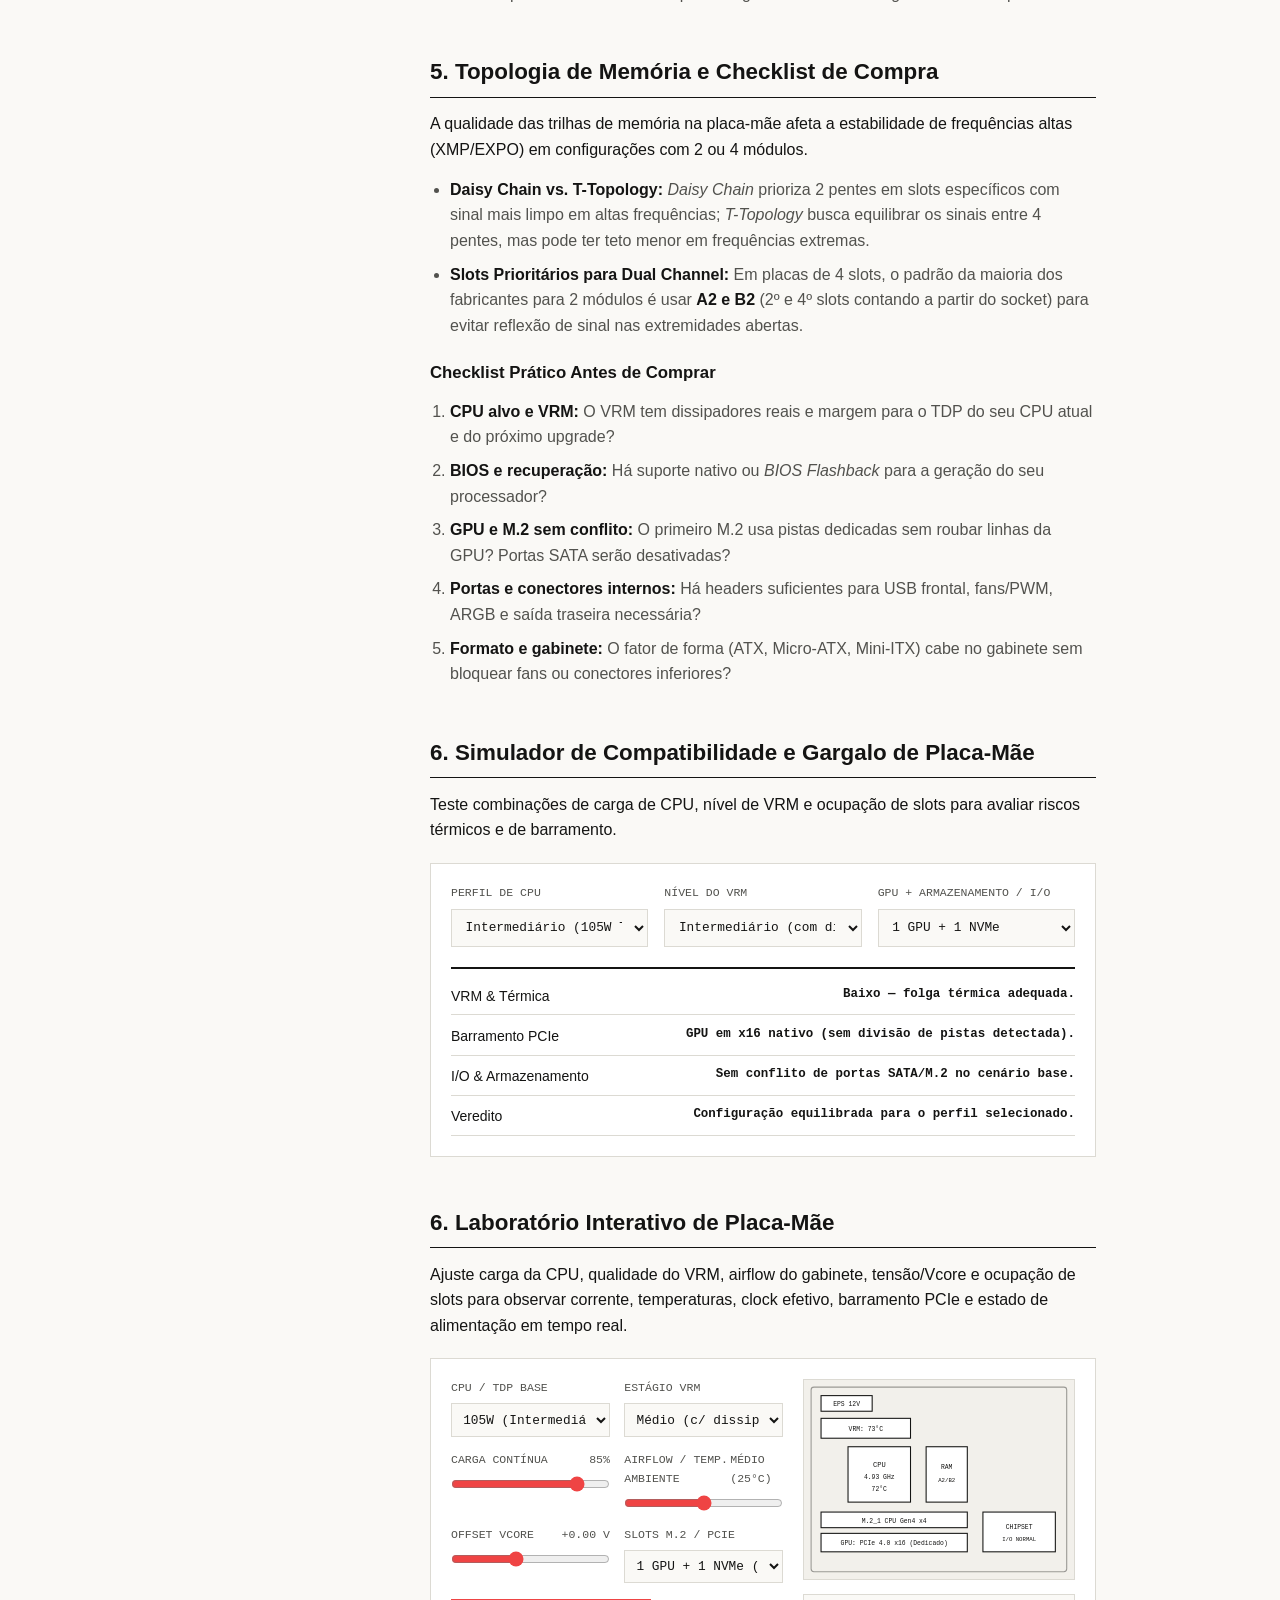
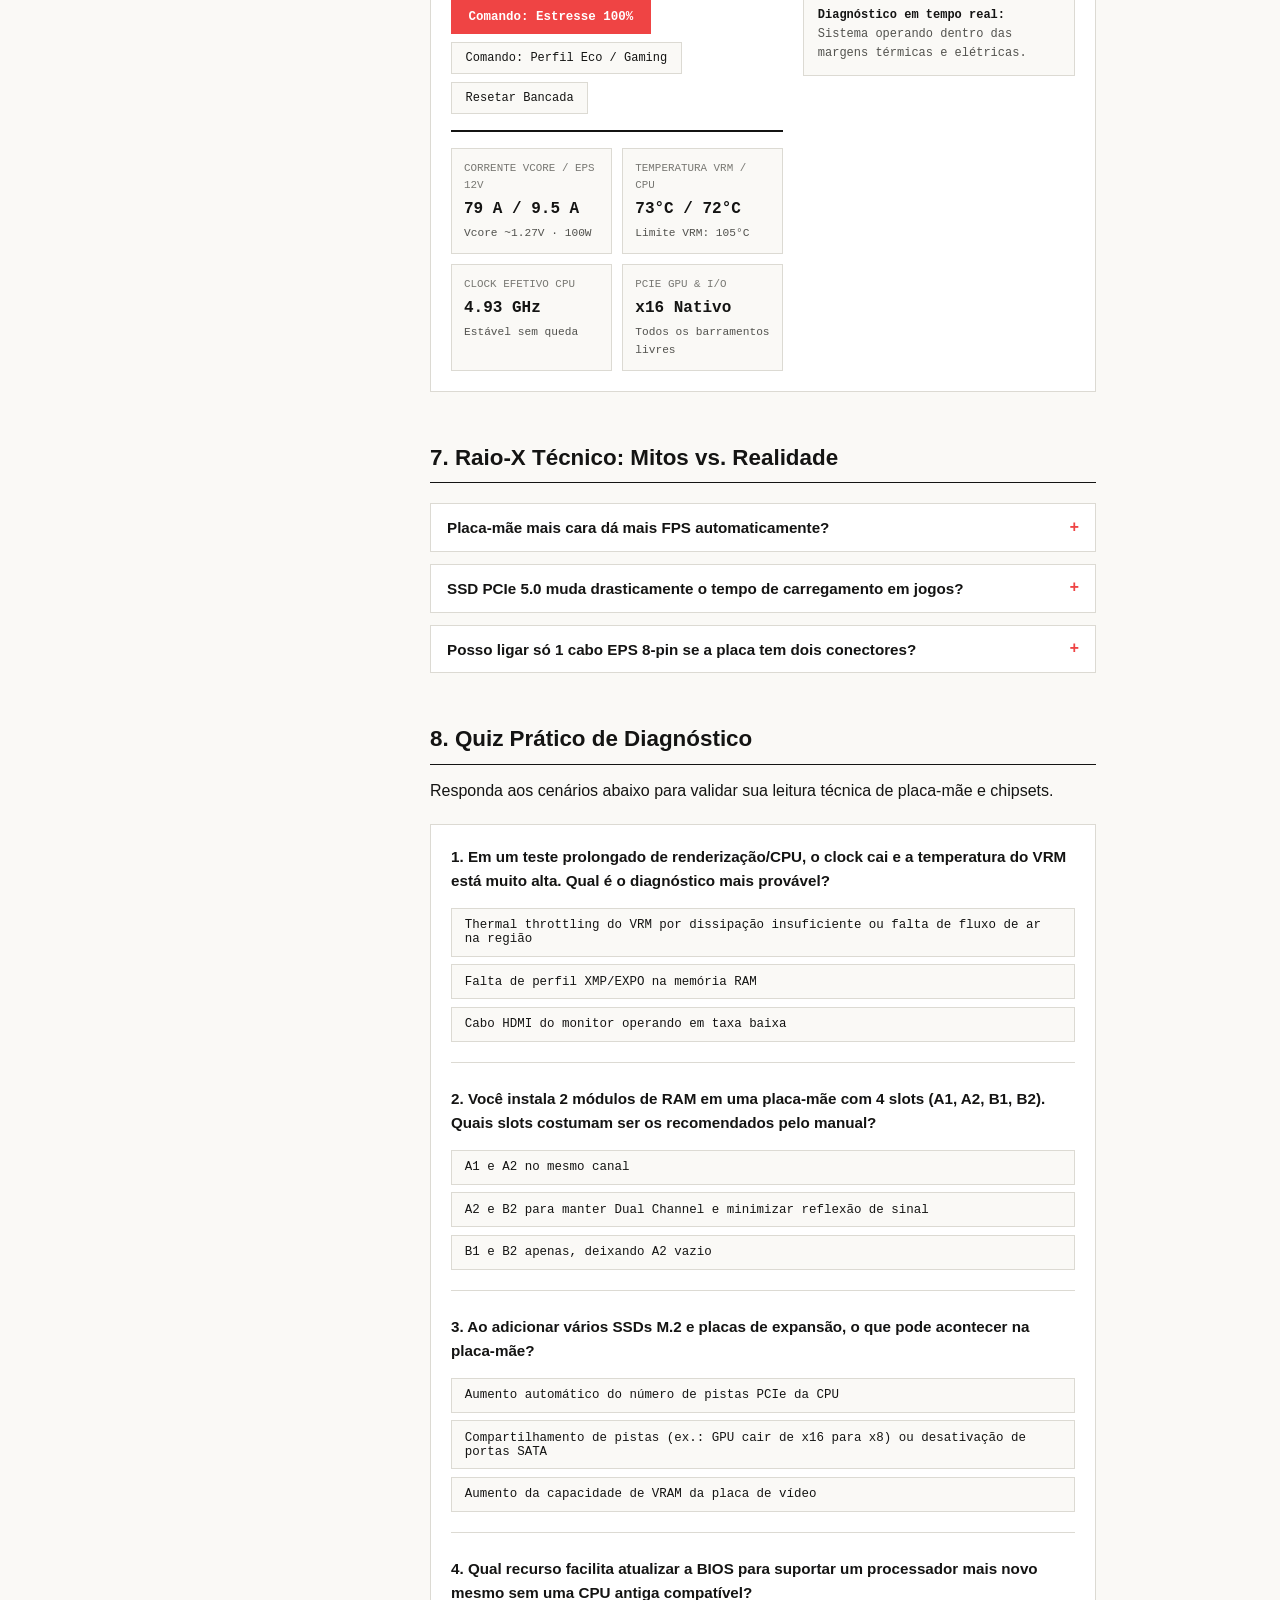
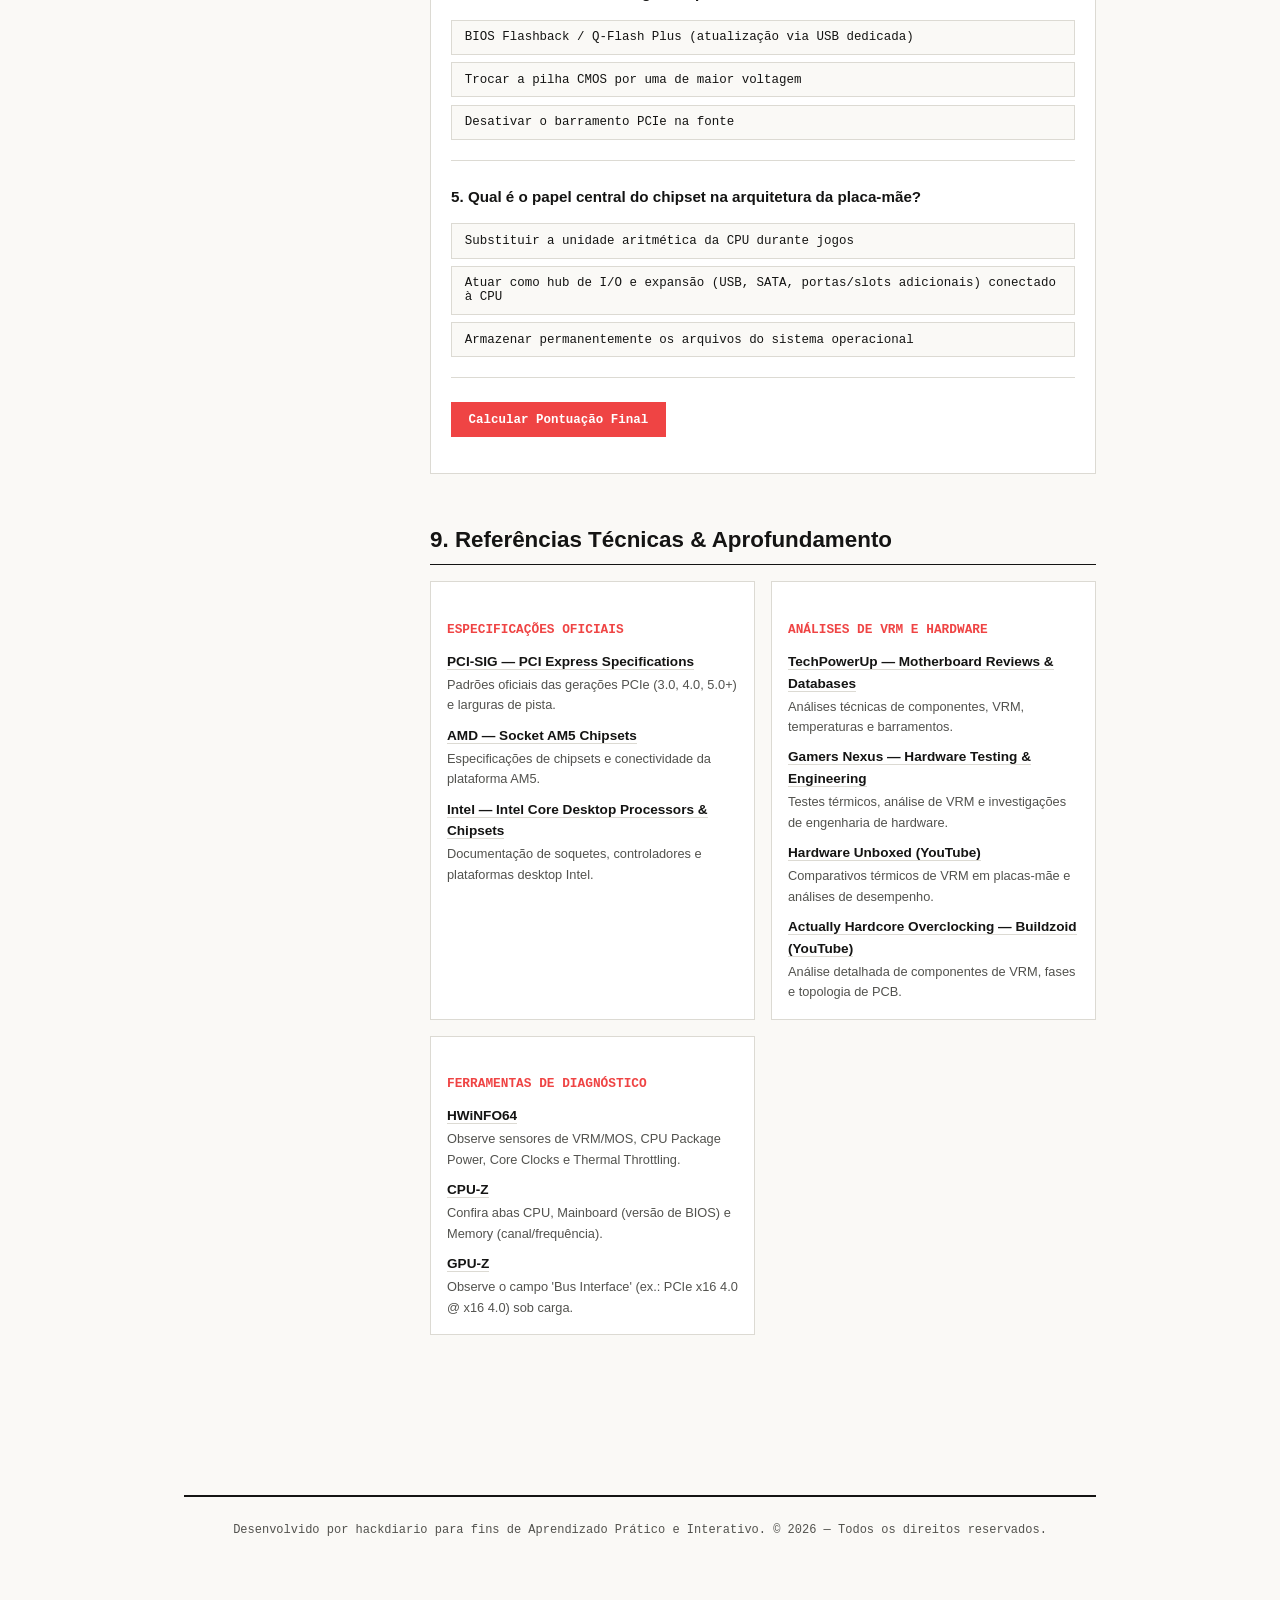
==== commit 457c4d87: "Update index.html" ====
--- a/topics/placa-mae/index.html
+++ b/topics/placa-mae/index.html
@@ -498,6 +498,152 @@
       color: var(--text-secondary);
       font-size: 0.8rem;
       margin-top: 0.15rem;
+    }
+
+    .lab-panel {
+      border: 1px solid var(--border-color);
+      background-color: var(--bg-surface);
+      padding: 1.25rem;
+      margin: 1.25rem 0;
+    }
+
+    .lab-grid {
+      display: grid;
+      grid-template-columns: 1.1fr 0.9fr;
+      gap: 1.25rem;
+      align-items: start;
+    }
+
+    .lab-controls {
+      display: grid;
+      grid-template-columns: repeat(2, 1fr);
+      gap: 0.9rem;
+      margin-bottom: 1rem;
+    }
+
+    .lab-control {
+      display: flex;
+      flex-direction: column;
+      gap: 0.35rem;
+    }
+
+    .lab-control label {
+      font-family: var(--font-mono);
+      font-size: 0.72rem;
+      text-transform: uppercase;
+      color: var(--text-secondary);
+      display: flex;
+      justify-content: space-between;
+    }
+
+    .lab-control select,
+    .lab-control input[type="range"] {
+      width: 100%;
+      font-family: var(--font-mono);
+      font-size: 0.8rem;
+      color: var(--text-primary);
+      background-color: var(--bg-page);
+      border: 1px solid var(--border-color);
+      padding: 0.45rem;
+    }
+
+    .lab-control input[type="range"] {
+      padding: 0;
+      accent-color: var(--accent-red);
+      cursor: pointer;
+    }
+
+    .lab-actions {
+      display: flex;
+      flex-wrap: wrap;
+      gap: 0.5rem;
+      margin-bottom: 1rem;
+    }
+
+    .btn-ghost {
+      font-family: var(--font-mono);
+      font-size: 0.75rem;
+      padding: 0.5rem 0.85rem;
+      background-color: var(--bg-page);
+      color: var(--text-primary);
+      border: 1px solid var(--border-color);
+      cursor: pointer;
+    }
+
+    .btn-ghost:hover {
+      border-color: var(--accent-red);
+    }
+
+    .lab-telemetry {
+      display: grid;
+      grid-template-columns: repeat(2, 1fr);
+      gap: 0.65rem;
+      border-top: 2px solid var(--border-strong);
+      padding-top: 1rem;
+    }
+
+    .telemetry-card {
+      border: 1px solid var(--border-color);
+      background-color: var(--bg-page);
+      padding: 0.65rem 0.75rem;
+    }
+
+    .telemetry-label {
+      font-family: var(--font-mono);
+      font-size: 0.68rem;
+      text-transform: uppercase;
+      color: var(--text-muted);
+      display: block;
+    }
+
+    .telemetry-value {
+      font-family: var(--font-mono);
+      font-size: 1rem;
+      font-weight: 700;
+      margin-top: 0.15rem;
+      display: block;
+    }
+
+    .telemetry-sub {
+      font-family: var(--font-mono);
+      font-size: 0.7rem;
+      color: var(--text-secondary);
+      margin-top: 0.15rem;
+      display: block;
+    }
+
+    .is-warn {
+      color: var(--accent-red);
+    }
+
+    .lab-board-svg {
+      width: 100%;
+      height: auto;
+      display: block;
+      border: 1px solid var(--border-color);
+      background-color: var(--bg-subtle);
+    }
+
+    .lab-log {
+      margin-top: 0.85rem;
+      border: 1px solid var(--border-color);
+      background-color: var(--bg-page);
+      padding: 0.7rem 0.85rem;
+      font-family: var(--font-mono);
+      font-size: 0.75rem;
+      color: var(--text-secondary);
+    }
+
+    .lab-log strong {
+      color: var(--text-primary);
+    }
+
+    @media (max-width: 820px) {
+      .lab-grid,
+      .lab-controls,
+      .lab-telemetry {
+        grid-template-columns: 1fr;
+      }
     }
 
     @media (max-width: 820px) {
@@ -841,6 +987,124 @@
           </div>
         </section>
 
+        <section id="sec-lab-mobo">
+          <h2>6. Laboratório Interativo de Placa-Mãe</h2>
+          <p>
+            Ajuste carga da CPU, qualidade do VRM, airflow do gabinete, tensão/Vcore e ocupação de slots para observar corrente, temperaturas, clock efetivo, barramento PCIe e estado de alimentação em tempo real.
+          </p>
+
+          <div id="lab-sim" class="lab-panel">
+            <div class="lab-grid">
+              <div>
+                <div class="lab-controls">
+                  <div class="lab-control">
+                    <label for="lab-cpu-profile">
+                      <span>CPU / TDP Base</span>
+                    </label>
+                    <select id="lab-cpu-profile">
+                      <option value="65">65W (Entrada / 6-8c)</option>
+                      <option value="105" selected>105W (Intermediário / 8-12c)</option>
+                      <option value="170">170W (Topo / 16c+)</option>
+                    </select>
+                  </div>
+
+                  <div class="lab-control">
+                    <label for="lab-vrm-quality">
+                      <span>Estágio VRM</span>
+                    </label>
+                    <select id="lab-vrm-quality">
+                      <option value="basic">Básico (s/ dissipador)</option>
+                      <option value="mid" selected>Médio (c/ dissipador)</option>
+                      <option value="pro">Alto (DrMOS + heatsinks)</option>
+                    </select>
+                  </div>
+
+                  <div class="lab-control">
+                    <label for="lab-load">
+                      <span>Carga Contínua</span>
+                      <span id="lab-load-val">85%</span>
+                    </label>
+                    <input id="lab-load" type="range" min="10" max="100" step="5" value="85">
+                  </div>
+
+                  <div class="lab-control">
+                    <label for="lab-airflow">
+                      <span>Airflow / Temp. Ambiente</span>
+                      <span id="lab-airflow-val">Médio (24°C)</span>
+                    </label>
+                    <input id="lab-airflow" type="range" min="0" max="100" step="10" value="50">
+                  </div>
+
+                  <div class="lab-control">
+                    <label for="lab-vcore">
+                      <span>Offset Vcore</span>
+                      <span id="lab-vcore-val">0.00 V</span>
+                    </label>
+                    <input id="lab-vcore" type="range" min="-0.10" max="0.15" step="0.01" value="0">
+                  </div>
+
+                  <div class="lab-control">
+                    <label for="lab-slots">
+                      <span>Slots M.2 / PCIe</span>
+                    </label>
+                    <select id="lab-slots">
+                      <option value="clean" selected>1 GPU + 1 NVMe (CPU)</option>
+                      <option value="shared">1 GPU + 3 NVMe + Captura</option>
+                    </select>
+                  </div>
+                </div>
+
+                <div class="lab-actions">
+                  <button type="button" id="lab-cmd-prime" class="btn-primary-red">Comando: Estresse 100%</button>
+                  <button type="button" id="lab-cmd-eco" class="btn-ghost">Comando: Perfil Eco / Gaming</button>
+                  <button type="button" id="lab-cmd-reset" class="btn-ghost">Resetar Bancada</button>
+                </div>
+
+                <div id="lab-telemetry" class="lab-telemetry" aria-live="polite"></div>
+              </div>
+
+              <div>
+                <svg class="lab-board-svg" viewBox="0 0 380 280" role="img" aria-label="Reação visual dos componentes da placa-mãe">
+                  <rect x="10" y="10" width="360" height="260" rx="4" fill="none" stroke="currentColor" stroke-width="1.5" opacity="0.4"></rect>
+
+                  <!-- EPS -->
+                  <rect id="svg-eps" x="24" y="22" width="72" height="22" fill="var(--bg-surface)" stroke="currentColor" stroke-width="1.5"></rect>
+                  <text x="60" y="37" text-anchor="middle" font-family="monospace" font-size="9" fill="currentColor">EPS 12V</text>
+
+                  <!-- VRM -->
+                  <rect id="svg-vrm" x="24" y="54" width="126" height="28" fill="var(--bg-surface)" stroke="currentColor" stroke-width="1.5"></rect>
+                  <text id="svg-vrm-txt" x="87" y="72" text-anchor="middle" font-family="monospace" font-size="9" fill="currentColor">VRM: --°C</text>
+
+                  <!-- CPU -->
+                  <rect id="svg-cpu" x="62" y="94" width="88" height="78" fill="var(--bg-surface)" stroke="currentColor" stroke-width="1.5"></rect>
+                  <text x="106" y="122" text-anchor="middle" font-family="monospace" font-size="10" fill="currentColor">CPU</text>
+                  <text id="svg-cpu-clk" x="106" y="140" text-anchor="middle" font-family="monospace" font-size="9" fill="currentColor">-- GHz</text>
+                  <text id="svg-cpu-tmp" x="106" y="156" text-anchor="middle" font-family="monospace" font-size="9" fill="currentColor">--°C</text>
+
+                  <!-- RAM -->
+                  <rect id="svg-ram" x="172" y="94" width="58" height="78" fill="var(--bg-surface)" stroke="currentColor" stroke-width="1.5"></rect>
+                  <text x="201" y="126" text-anchor="middle" font-family="monospace" font-size="9" fill="currentColor">RAM</text>
+                  <text id="svg-ram-st" x="201" y="144" text-anchor="middle" font-family="monospace" font-size="8" fill="currentColor">A2/B2</text>
+
+                  <!-- M.2 + PCIe -->
+                  <rect id="svg-m2" x="24" y="186" width="206" height="22" fill="var(--bg-surface)" stroke="currentColor" stroke-width="1.5"></rect>
+                  <text id="svg-m2-txt" x="127" y="201" text-anchor="middle" font-family="monospace" font-size="9" fill="currentColor">M.2: CPU Gen4 x4</text>
+
+                  <rect id="svg-pcie" x="24" y="216" width="206" height="26" fill="var(--bg-surface)" stroke="currentColor" stroke-width="1.5"></rect>
+                  <text id="svg-pcie-txt" x="127" y="233" text-anchor="middle" font-family="monospace" font-size="9" fill="currentColor">GPU: PCIe x16</text>
+
+                  <!-- Chipset -->
+                  <rect id="svg-pch" x="252" y="186" width="102" height="56" fill="var(--bg-surface)" stroke="currentColor" stroke-width="1.5"></rect>
+                  <text x="303" y="210" text-anchor="middle" font-family="monospace" font-size="9" fill="currentColor">CHIPSET</text>
+                  <text id="svg-pch-txt" x="303" y="227" text-anchor="middle" font-family="monospace" font-size="8" fill="currentColor">I/O ATIVO</text>
+                </svg>
+
+                <div id="lab-diag-log" class="lab-log" aria-live="polite"></div>
+              </div>
+            </div>
+          </div>
+        </section>
+
         <section id="sec-raiox">
           <h2>7. Raio-X Técnico: Mitos vs. Realidade</h2>
           <div id="xray-container" class="xray-list"></div>
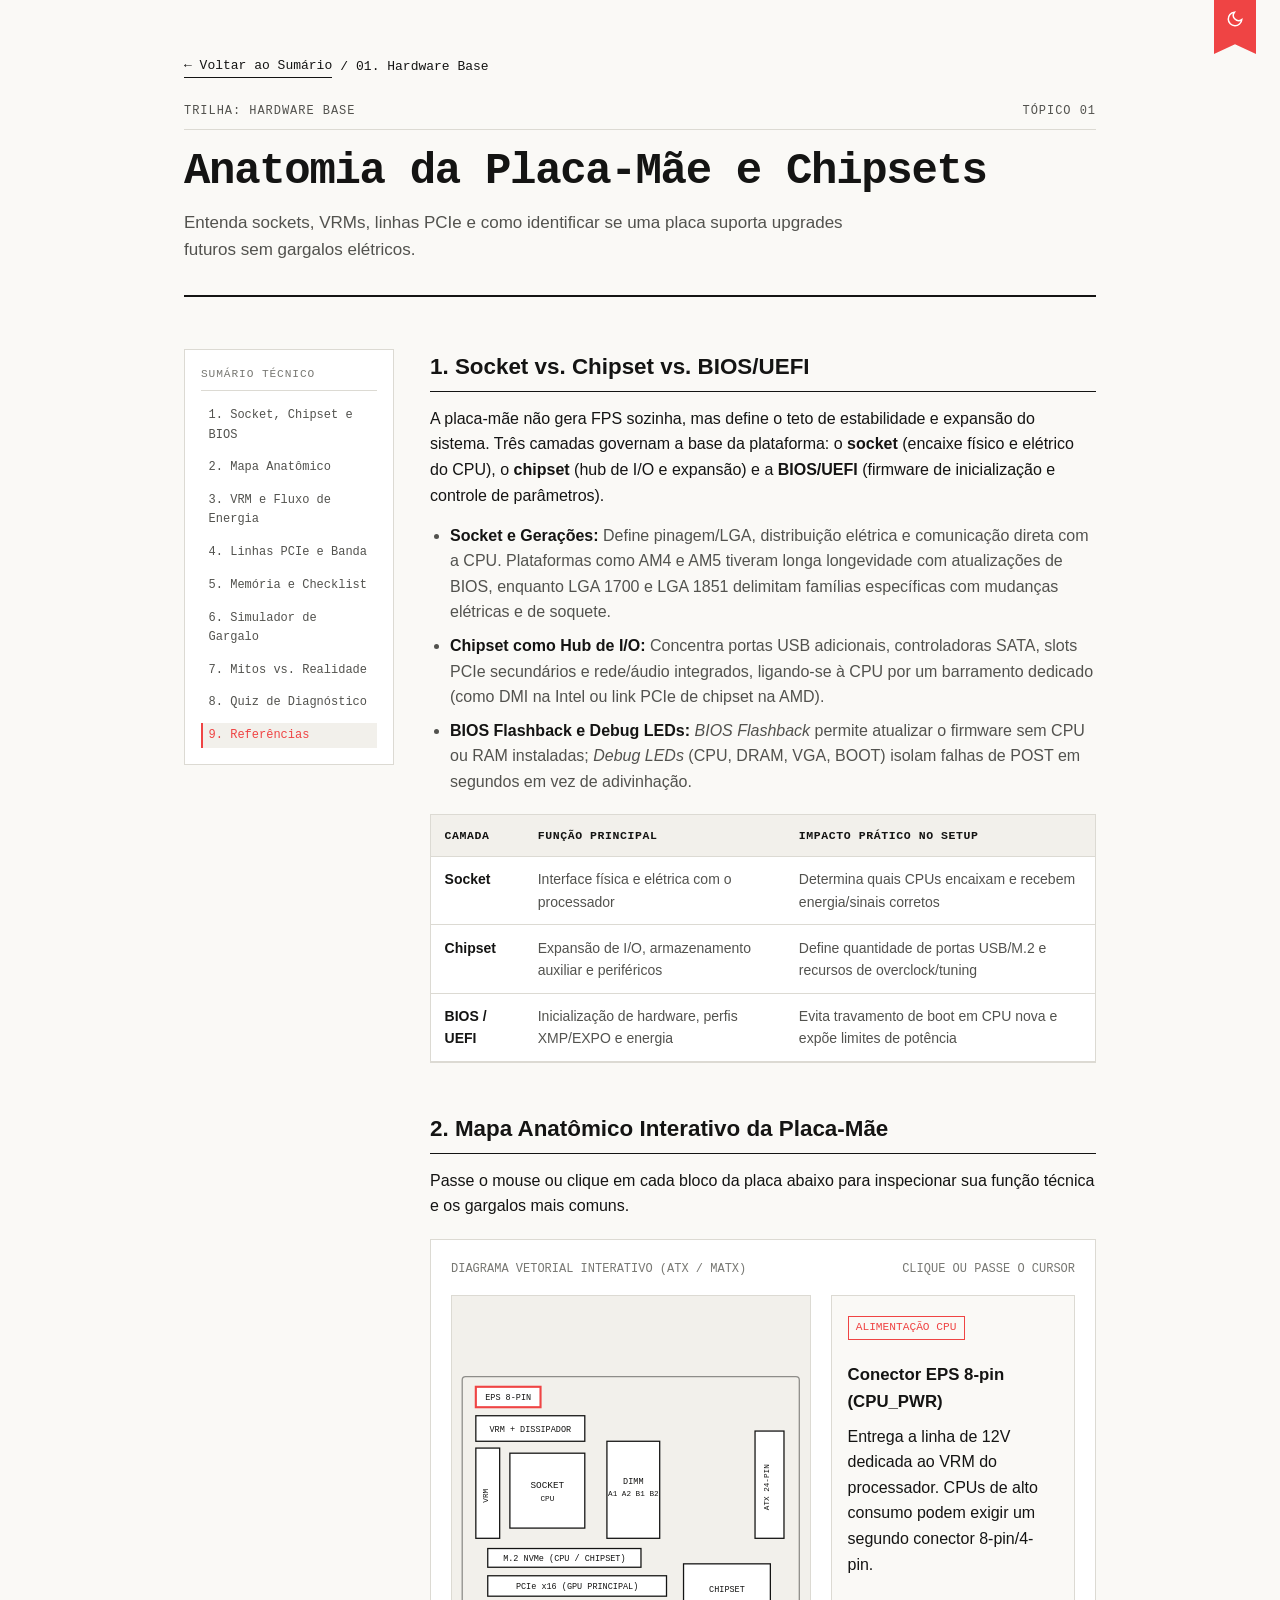
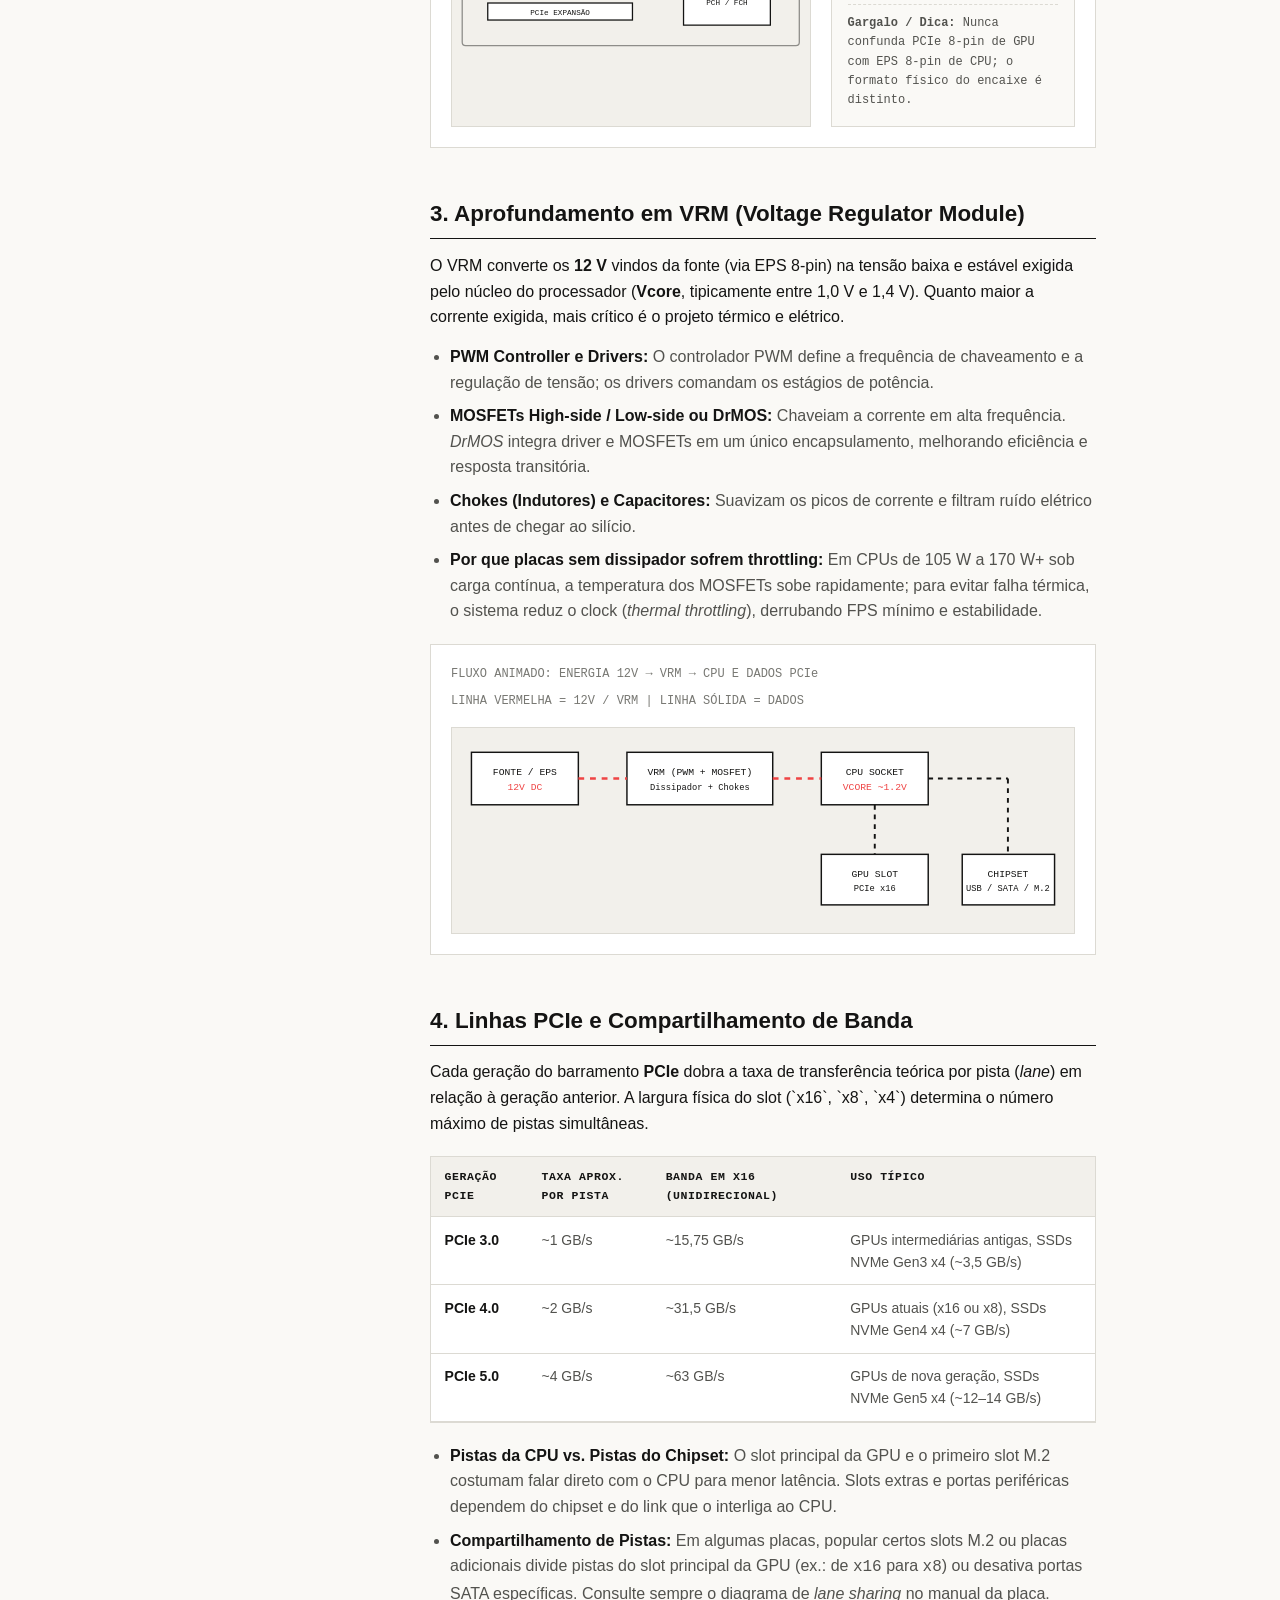
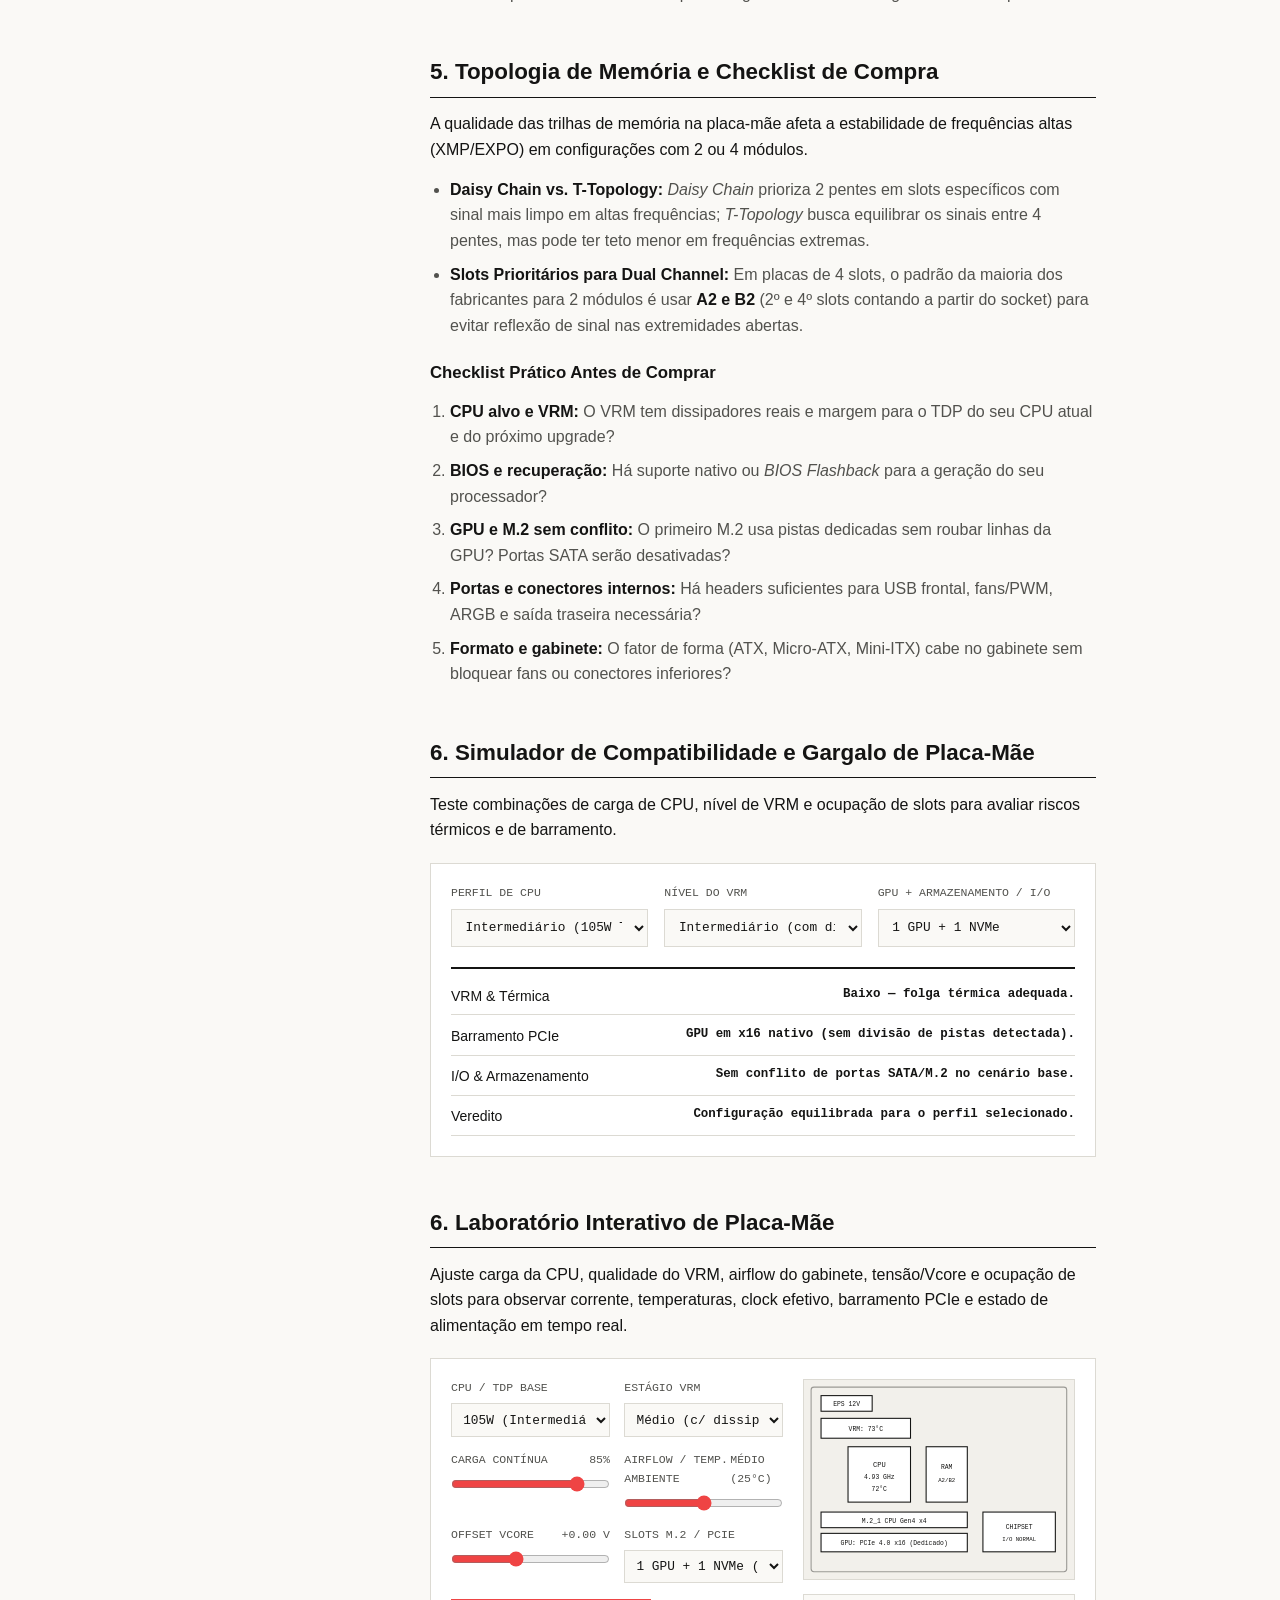
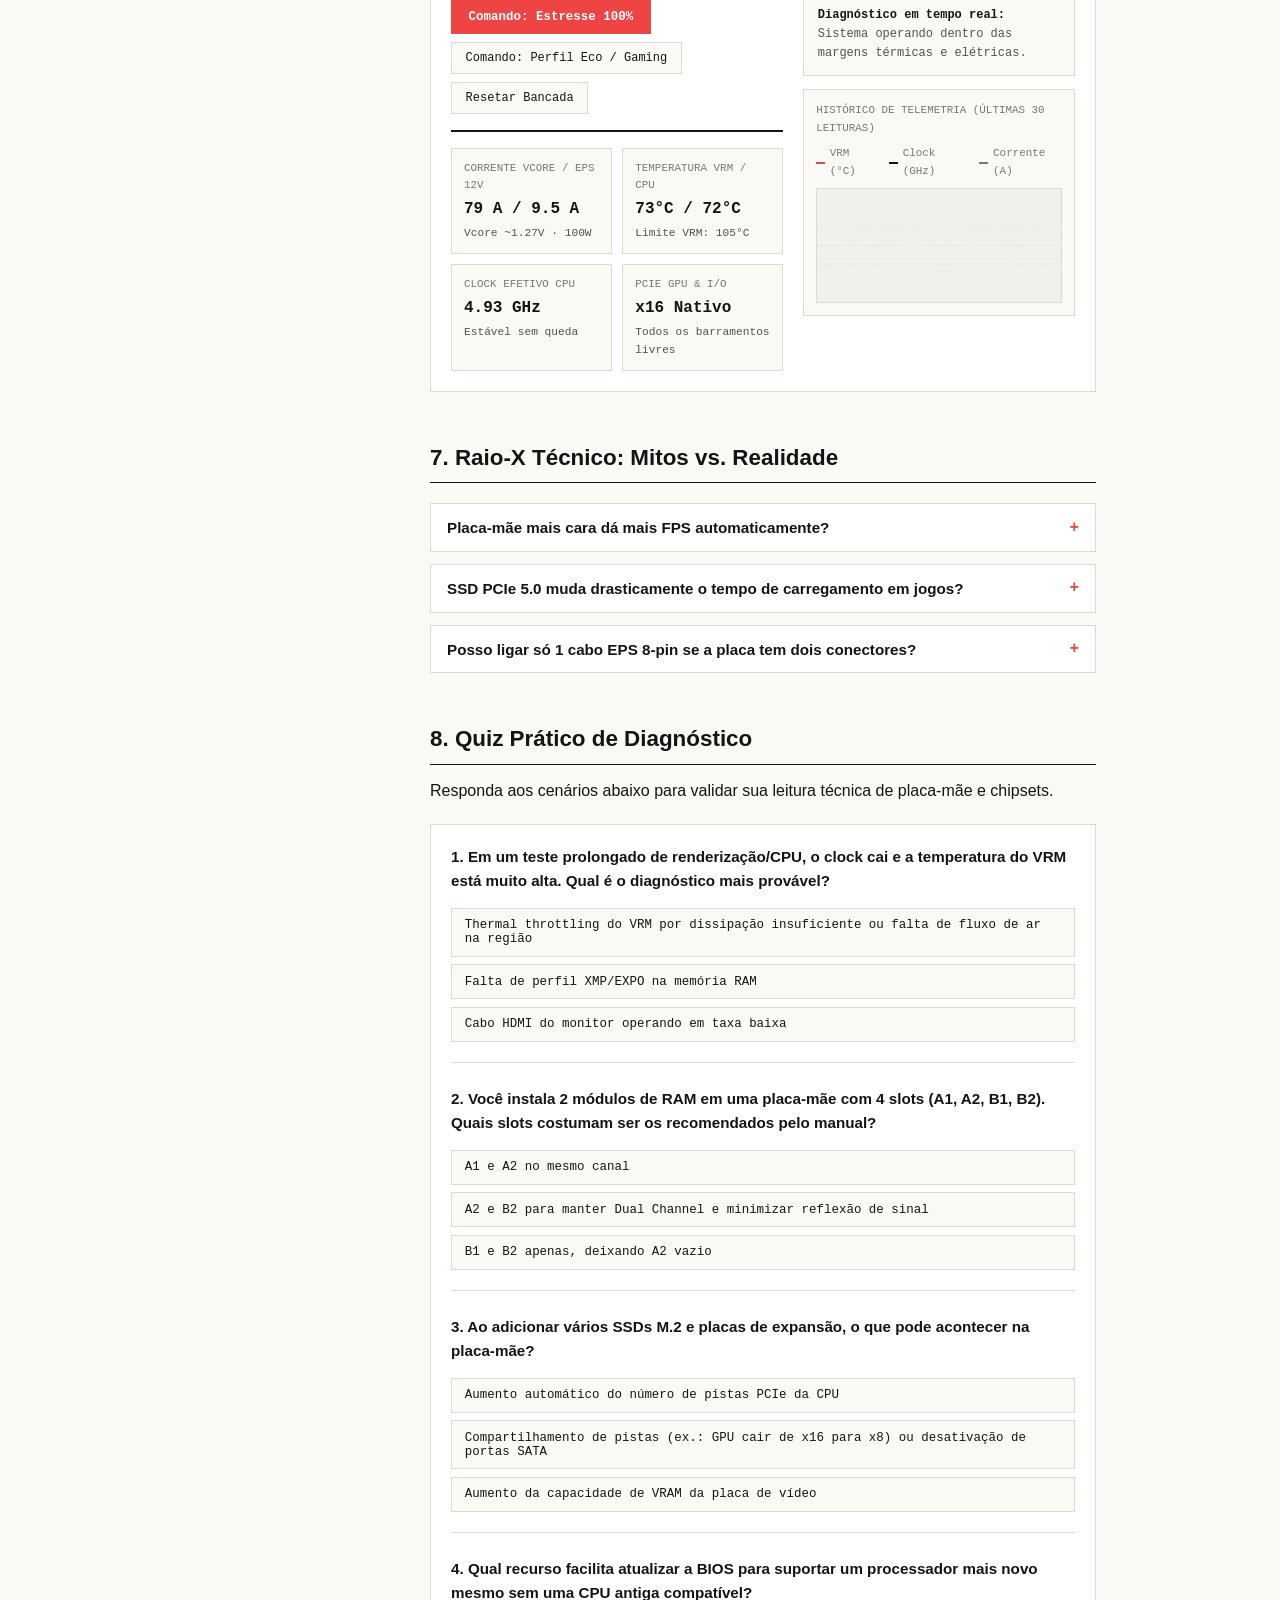
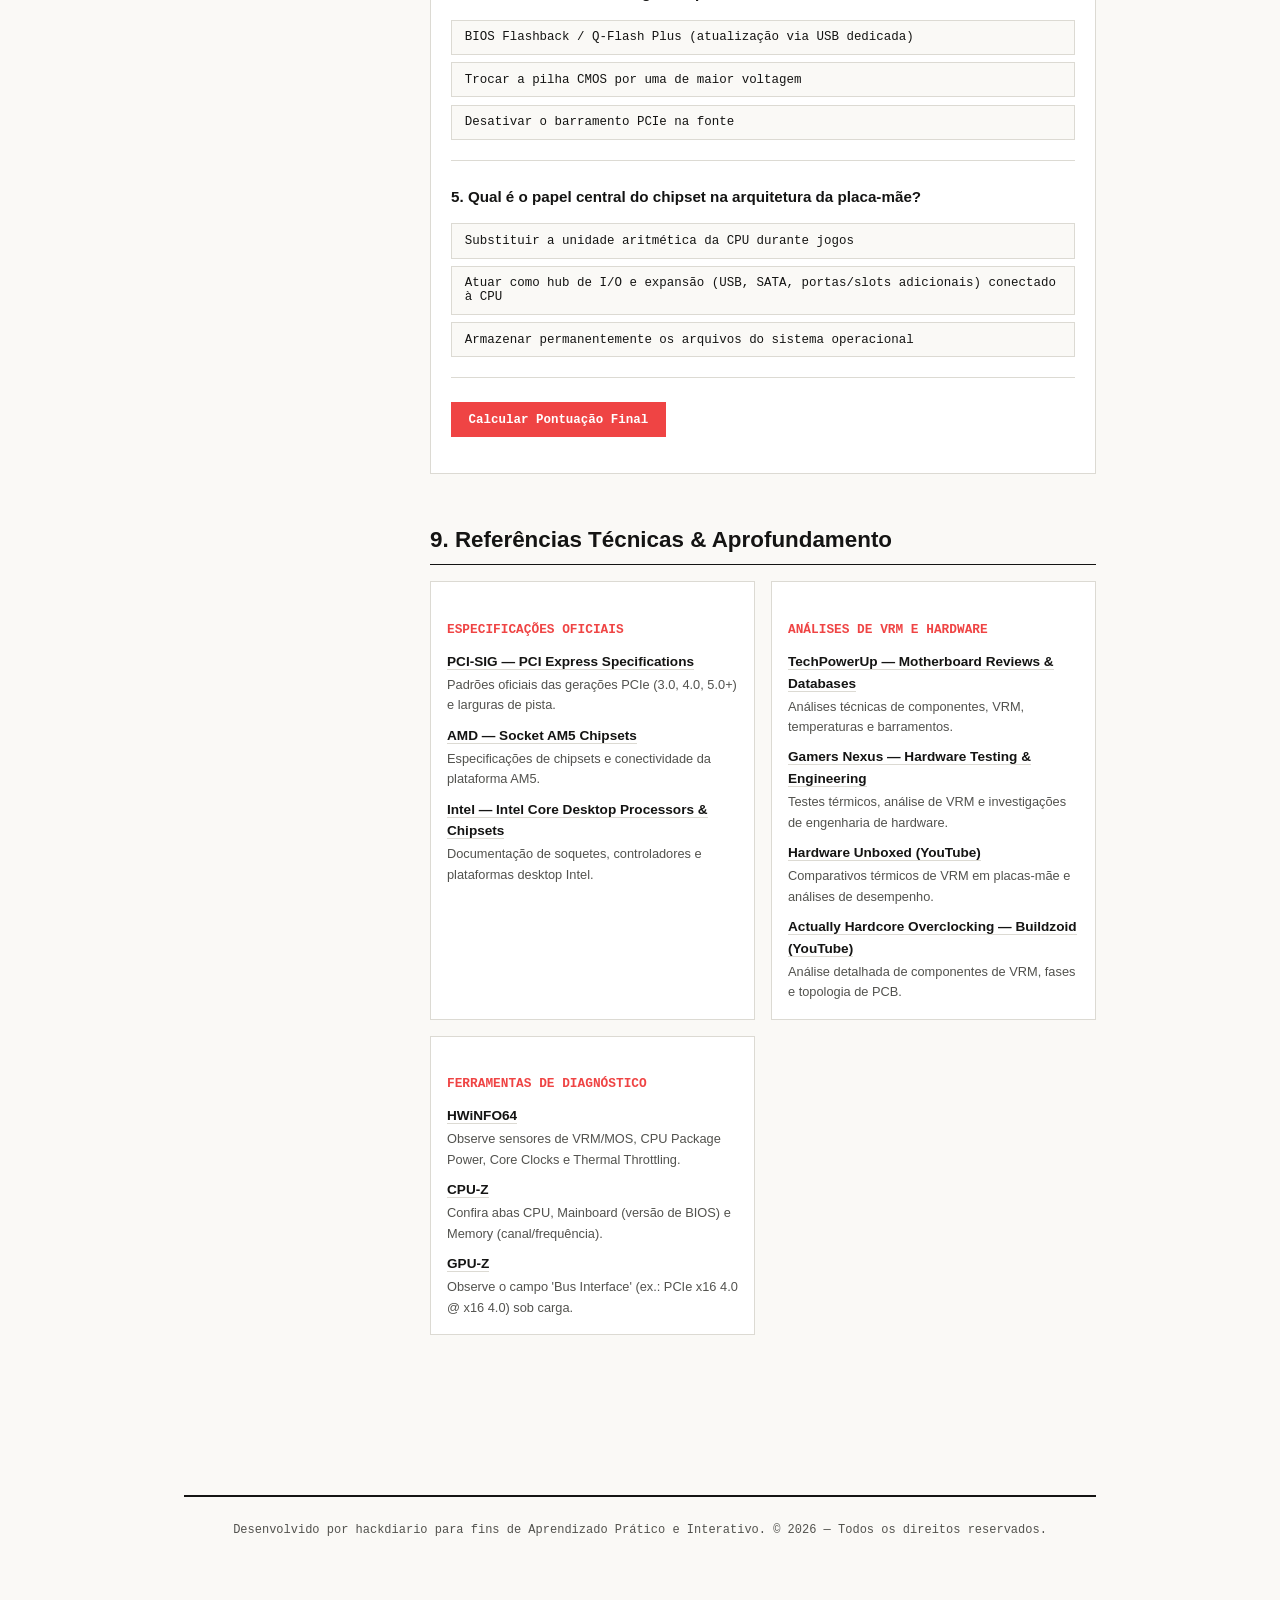
==== commit bc41449f: "update simulator" ====
--- a/topics/placa-mae/index.html
+++ b/topics/placa-mae/index.html
@@ -636,6 +636,50 @@
 
     .lab-log strong {
       color: var(--text-primary);
+    }
+
+    .lab-chart-box {
+      margin-top: 0.85rem;
+      border: 1px solid var(--border-color);
+      background-color: var(--bg-page);
+      padding: 0.75rem;
+    }
+
+    .lab-chart-header {
+      display: flex;
+      justify-content: space-between;
+      align-items: center;
+      flex-wrap: wrap;
+      gap: 0.5rem;
+      font-family: var(--font-mono);
+      font-size: 0.68rem;
+      color: var(--text-muted);
+      margin-bottom: 0.5rem;
+    }
+
+    .lab-chart-legend {
+      display: flex;
+      gap: 0.85rem;
+    }
+
+    .legend-item {
+      display: inline-flex;
+      align-items: center;
+      gap: 0.3rem;
+    }
+
+    .legend-swatch {
+      width: 10px;
+      height: 2px;
+      display: inline-block;
+    }
+
+    .lab-history-svg {
+      width: 100%;
+      height: 115px;
+      display: block;
+      background-color: var(--bg-subtle);
+      border: 1px solid var(--border-color);
     }
 
     @media (max-width: 820px) {
@@ -1100,6 +1144,24 @@
                 </svg>
 
                 <div id="lab-diag-log" class="lab-log" aria-live="polite"></div>
+                <div class="lab-chart-box">
+                  <div class="lab-chart-header">
+                    <span>HISTÓRICO DE TELEMETRIA (ÚLTIMAS 30 LEITURAS)</span>
+                    <div class="lab-chart-legend">
+                      <span class="legend-item"><i class="legend-swatch" style="background: var(--accent-red);"></i>VRM (°C)</span>
+                      <span class="legend-item"><i class="legend-swatch" style="background: var(--text-primary);"></i>Clock (GHz)</span>
+                      <span class="legend-item"><i class="legend-swatch" style="background: var(--text-muted);"></i>Corrente (A)</span>
+                    </div>
+                  </div>
+                  <svg id="lab-history-svg" class="lab-history-svg" viewBox="0 0 360 110" role="img" aria-label="Gráfico de histórico de temperatura do VRM, clock e corrente">
+                    <line x1="0" y1="27.5" x2="360" y2="27.5" stroke="var(--border-color)" stroke-width="1" stroke-dasharray="3 3"></line>
+                    <line x1="0" y1="55" x2="360" y2="55" stroke="var(--border-color)" stroke-width="1" stroke-dasharray="3 3"></line>
+                    <line x1="0" y1="82.5" x2="360" y2="82.5" stroke="var(--border-color)" stroke-width="1" stroke-dasharray="3 3"></line>
+                    <polyline id="hist-line-current" fill="none" stroke="var(--text-muted)" stroke-width="1.5" stroke-dasharray="4 3" points=""></polyline>
+                    <polyline id="hist-line-clock" fill="none" stroke="var(--text-primary)" stroke-width="2" points=""></polyline>
+                    <polyline id="hist-line-vrm" fill="none" stroke="var(--accent-red)" stroke-width="2.2" points=""></polyline>
+                  </svg>
+                </div>
               </div>
             </div>
           </div>
